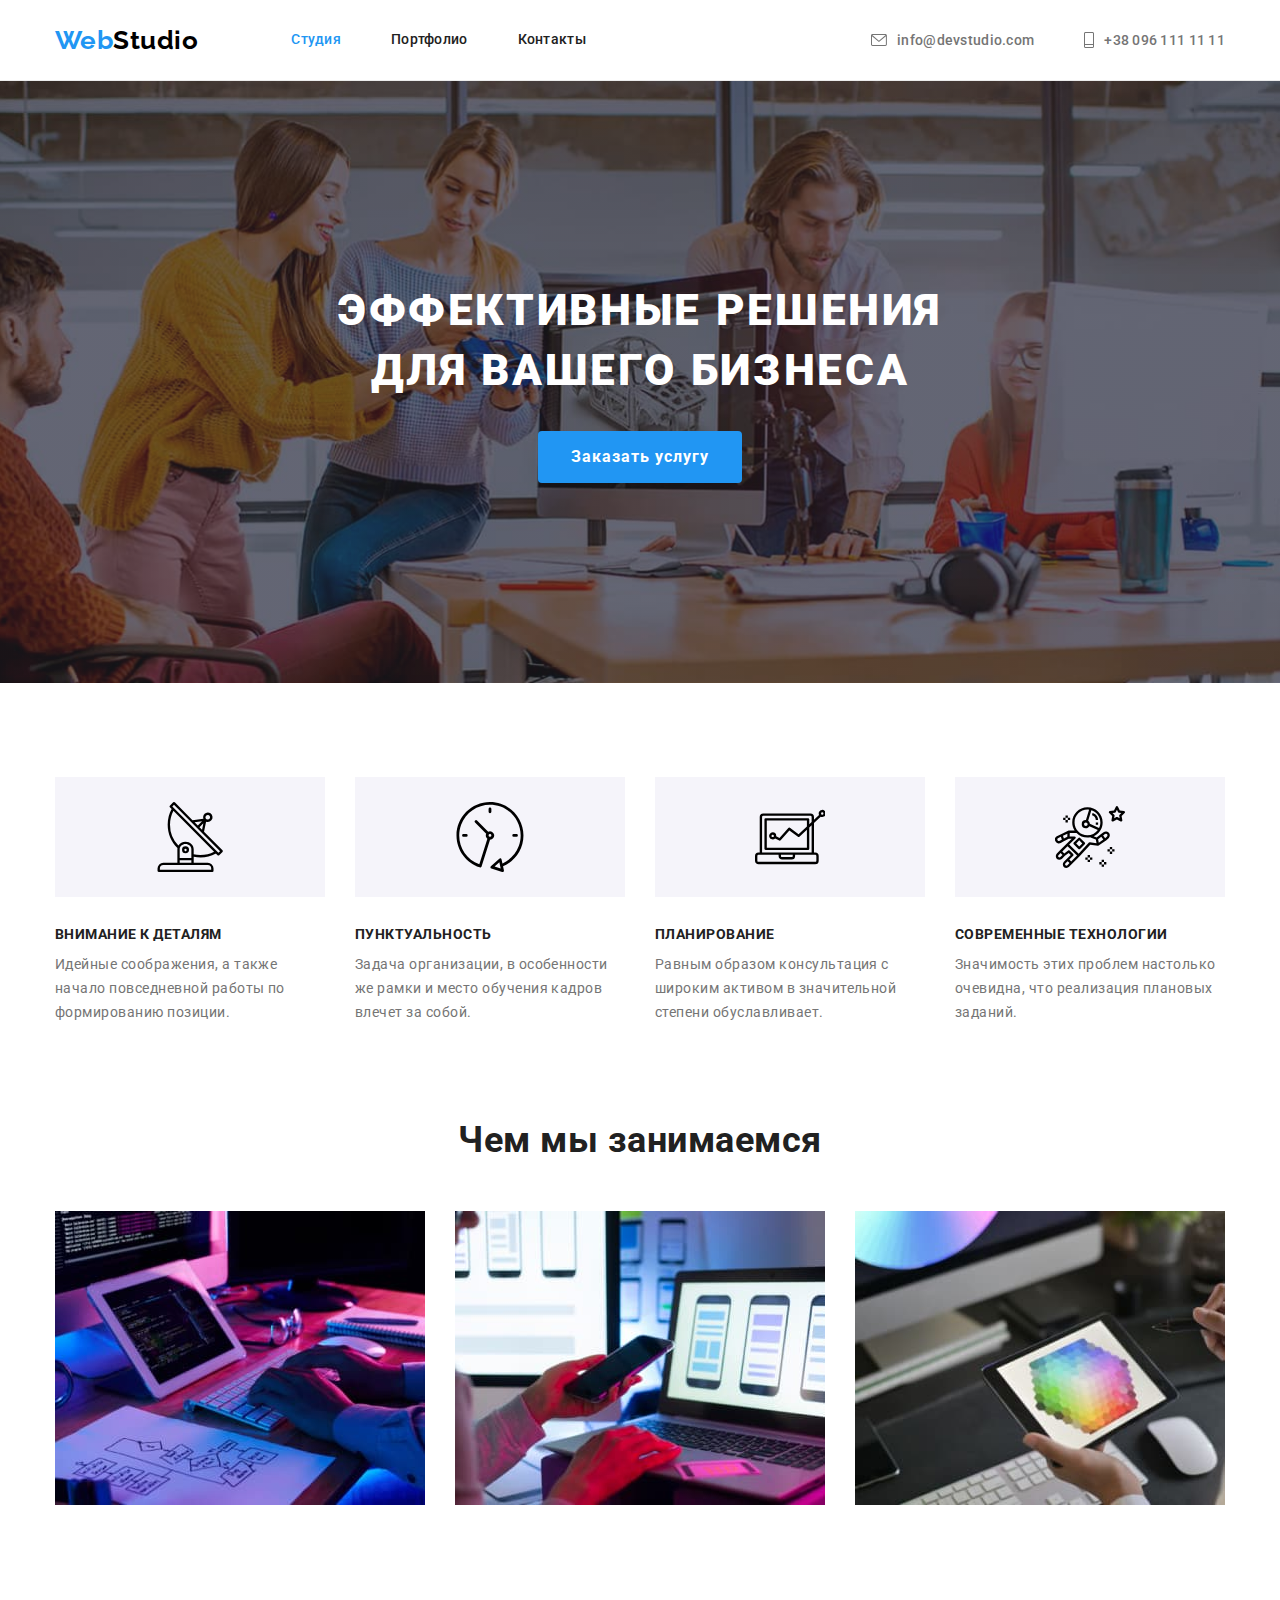
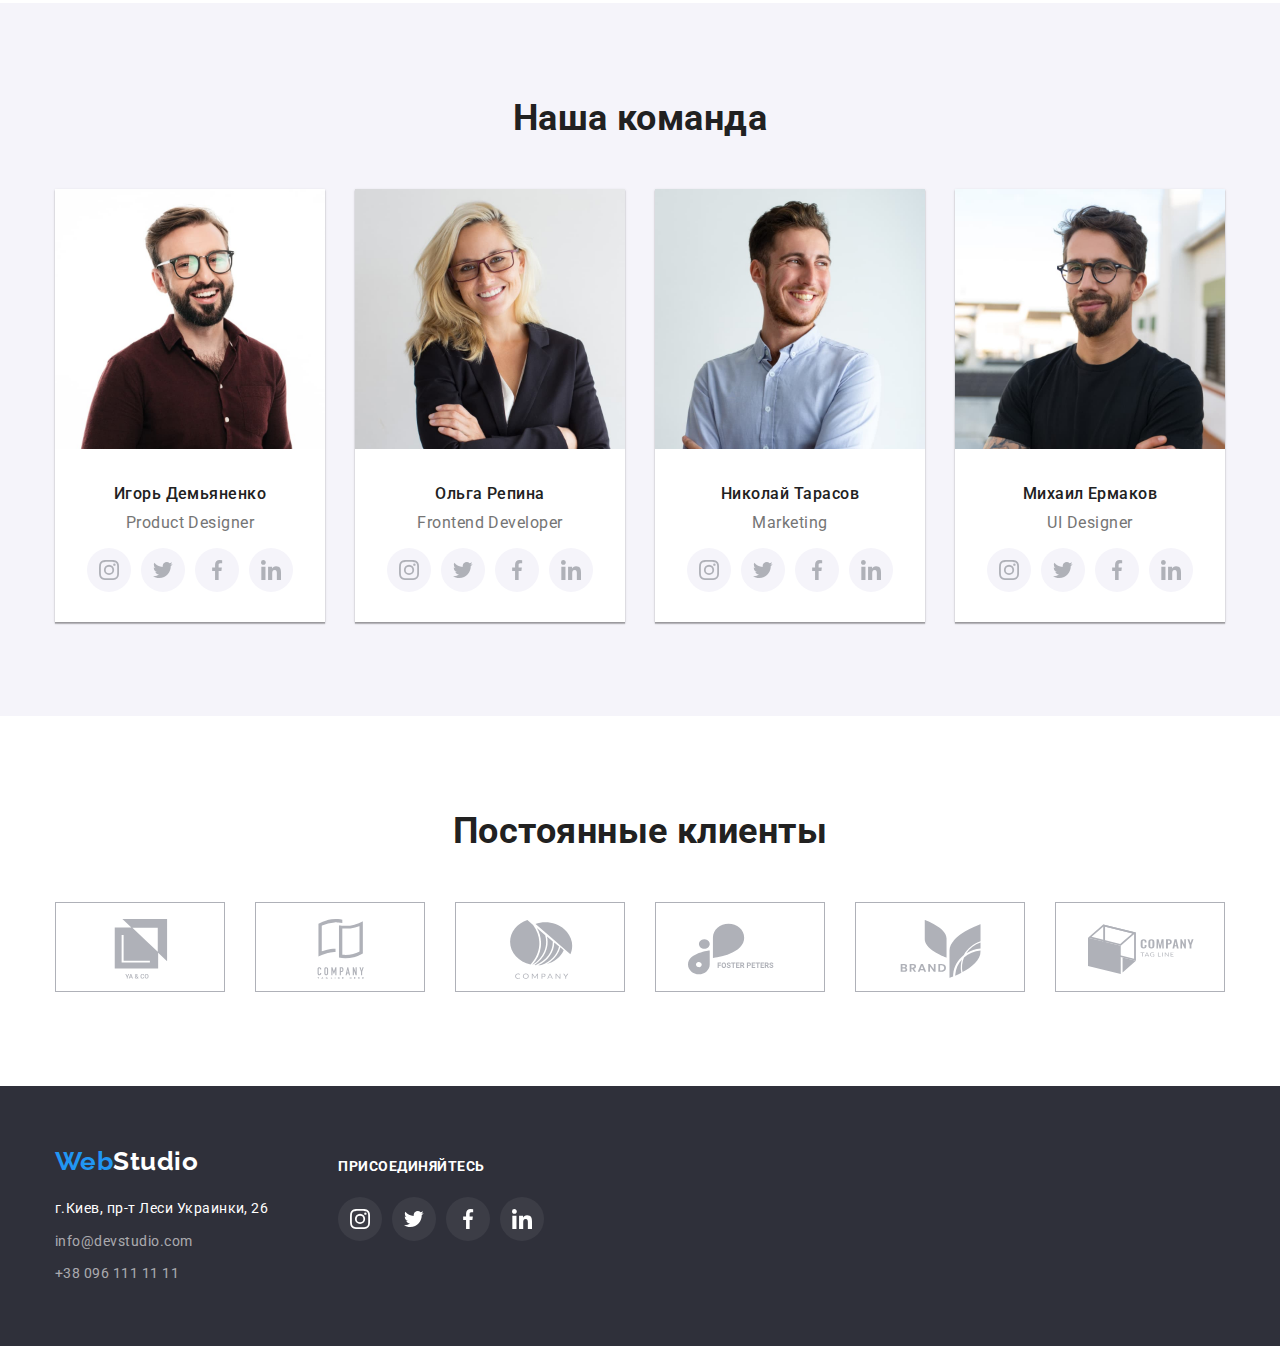
==== index.html @ d6d8b3cf "first commit" ====
<!DOCTYPE html>
<html lang="ru">
  <head>
    <meta charset="UTF-8" />
    <meta http-equiv="X-UA-Compatible" content="IE=edge" />
    <meta name="viewport" content="width=device-width, initial-scale=1.0" />
    <title>Студия</title>
    <link rel="preconnect" href="https://fonts.googleapis.com" />
    <link rel="preconnect" href="https://fonts.gstatic.com" crossorigin />
    <link
      href="https://fonts.googleapis.com/css2?family=Raleway:wght@700&family=Roboto:wght@400;500;700;900&display=swap"
      rel="stylesheet"
    />
    <link
      rel="stylesheet"
      href="https://cdnjs.cloudflare.com/ajax/libs/modern-normalize/1.1.0/modern-normalize.min.css"
    />
    <link rel="stylesheet" href="./css/styles.css" />
  </head>

  <body>
    <!-- Шапка -->
    <header class="header">
      <div class="container nav-flex">
        <nav class="header-nav">
          <a class="logo link" href="./index.html"
            >Web<span class="logo-black">Studio</span></a
          >
          <ul class="header-nav-list list">
            <li class="header-nav-item">
              <a class="header-nav-link link current" href="./index.html"
                >Студия</a
              >
            </li>
            <li class="header-nav-item">
              <a class="header-nav-link link" href="./portfolio.html"
                >Портфолио</a
              >
            </li>
            <li class="header-nav-item">
              <a class="header-nav-link link" href="">Контакты</a>
            </li>
          </ul>
        </nav>
        <ul class="header-contact-list list">
          <li class="header-contact-item">
            <a class="header-contact-link link" href="mailto:info@devstudio.com"
              ><svg class="contact-icon" width="16" height="12">
                <use href="./images/icons.svg#icon-envelope"></use>
              </svg>
              info@devstudio.com</a
            >
          </li>
          <li class="header-contact-item">
            <a class="header-contact-link link" href="tel:+380961111111"
              ><svg class="contact-icon" width="10" height="16">
                <use href="./images/icons.svg#icon-mobile"></use>
              </svg>
              +38 096 111 11 11</a
            >
          </li>
        </ul>
      </div>
    </header>
    <!-- Основной контент -->
    <main>
      <!-- Герой -->
      <section class="hero">
        <h1 class="hero-title">Эффективные решения для вашего бизнеса</h1>
        <button class="hero-btn" type="button">Заказать услугу</button>
      </section>
      <!-- Список преимуществ -->
      <section class="features-section">
        <div class="container">
          <!-- h2 Преимущества спрятать в css правильно -->
          <h2 hidden>Преимущества</h2>
          <ul class="features-list list">
            <li class="features-item">
              <div class="features-icon-fon">
                <svg class="features-icon" width="70" height="70">
                  <use href="./images/icons.svg#icon-antenna"></use>
                </svg>
              </div>

              <h3 class="features-title">Внимание к деталям</h3>
              <p class="features-text">
                Идейные соображения, а также начало повседневной работы по
                формированию позиции.
              </p>
            </li>
            <li class="features-item">
              <div class="features-icon-fon">
                <svg class="features-icon" width="70" height="70">
                  <use href="./images/icons.svg#icon-clock"></use>
                </svg>
              </div>

              <h3 class="features-title">Пунктуальность</h3>
              <p class="features-text">
                Задача организации, в особенности же рамки и место обучения
                кадров влечет за собой.
              </p>
            </li>
            <li class="features-item">
              <div class="features-icon-fon">
                <svg class="features-icon" width="70" height="70">
                  <use href="./images/icons.svg#icon-diagram"></use>
                </svg>
              </div>

              <h3 class="features-title">Планирование</h3>
              <p class="features-text">
                Равным образом консультация с широким активом в значительной
                степени обуславливает.
              </p>
            </li>
            <li class="features-item">
              <div class="features-icon-fon">
                <svg class="features-icon" width="70" height="70">
                  <use href="./images/icons.svg#icon-astronaut"></use>
                </svg>
              </div>

              <h3 class="features-title">Современные технологии</h3>
              <p class="features-text">
                Значимость этих проблем настолько очевидна, что реализация
                плановых заданий.
              </p>
            </li>
          </ul>
        </div>
      </section>
      <!-- Список занятий -->
      <section class="work-section">
        <div class="container">
          <h2 class="section-title">Чем мы занимаемся</h2>
          <ul class="work-list list">
            <li class="work-item">
              <img
                src="./images/box1.jpg"
                alt="сотрудник создает программу"
                width="370"
                height="294"
              />
            </li>
            <li class="work-item">
              <img
                src="./images/box2.jpg"
                alt="сотрудник создает мобильное приложение"
                width="370"
                height="294"
              />
            </li>
            <li class="work-item">
              <img
                src="./images/box3.jpg"
                alt="веб-дизайнер выбирает палитру"
                width="370"
                height="294"
              />
            </li>
          </ul>
        </div>
      </section>
      <!-- Команда -->
      <section class="team-section">
        <div class="container">
          <h2 class="section-title">Наша команда</h2>
          <ul class="team-list list">
            <li class="team-item">
              <img
                src="./images/img1.jpg"
                alt="фото Игоря Демьяненко"
                width="270"
                height="260"
              />
              <div class="team-workers">
                <h3 class="team-worker">Игорь Демьяненко</h3>
                <p class="team-profession" lang="en">Product Designer</p>
                <ul class="team-social-list list">
                  <li class="team-social-item">
                    <a class="team-social-link link" href="">
                      <svg class="team-social-icon" width="20" height="20">
                        <use href="./images/icons.svg#icon-instagram"></use>
                      </svg>
                    </a>
                  </li>

                  <li class="team-social-item">
                    <a class="team-social-link link" href="">
                      <svg class="team-social-icon" width="20" height="20">
                        <use href="./images/icons.svg#icon-twitter"></use>
                      </svg>
                    </a>
                  </li>

                  <li class="team-social-item">
                    <a class="team-social-link link" href="">
                      <svg class="team-social-icon" width="20" height="20">
                        <use href="./images/icons.svg#icon-facebook"></use>
                      </svg>
                    </a>
                  </li>

                  <li class="team-social-item">
                    <a class="team-social-link link" href="">
                      <svg class="team-social-icon" width="20" height="20">
                        <use href="./images/icons.svg#icon-linkedin"></use>
                      </svg>
                    </a>
                  </li>
                </ul>
              </div>
            </li>

            <li class="team-item">
              <img
                src="./images/img2.jpg"
                alt="фото Ольги Репиной"
                width="270"
                height="260"
              />
              <div class="team-workers">
                <h3 class="team-worker">Ольга Репина</h3>
                <p class="team-profession" lang="en">Frontend Developer</p>
                <ul class="team-social-list list">
                  <li class="team-social-item">
                    <a class="team-social-link link" href="">
                      <svg class="team-social-icon" width="20" height="20">
                        <use href="./images/icons.svg#icon-instagram"></use>
                      </svg>
                    </a>
                  </li>

                  <li class="team-social-item">
                    <a class="team-social-link link" href="">
                      <svg class="team-social-icon" width="20" height="20">
                        <use href="./images/icons.svg#icon-twitter"></use>
                      </svg>
                    </a>
                  </li>

                  <li class="team-social-item">
                    <a class="team-social-link link" href="">
                      <svg class="team-social-icon" width="20" height="20">
                        <use href="./images/icons.svg#icon-facebook"></use>
                      </svg>
                    </a>
                  </li>

                  <li class="team-social-item">
                    <a class="team-social-link link" href="">
                      <svg class="team-social-icon" width="20" height="20">
                        <use href="./images/icons.svg#icon-linkedin"></use>
                      </svg>
                    </a>
                  </li>
                </ul>
              </div>
            </li>
            <li class="team-item">
              <img
                src="./images/img3.jpg"
                alt="фото Николая Тарасова"
                width="270"
                height="260"
              />
              <div class="team-workers">
                <h3 class="team-worker">Николай Тарасов</h3>
                <p class="team-profession" lang="en">Marketing</p>
                <ul class="team-social-list list">
                  <li class="team-social-item">
                    <a class="team-social-link link" href="">
                      <svg class="team-social-icon" width="20" height="20">
                        <use href="./images/icons.svg#icon-instagram"></use>
                      </svg>
                    </a>
                  </li>

                  <li class="team-social-item">
                    <a class="team-social-link link" href="">
                      <svg class="team-social-icon" width="20" height="20">
                        <use href="./images/icons.svg#icon-twitter"></use>
                      </svg>
                    </a>
                  </li>

                  <li class="team-social-item">
                    <a class="team-social-link link" href="">
                      <svg class="team-social-icon" width="20" height="20">
                        <use href="./images/icons.svg#icon-facebook"></use>
                      </svg>
                    </a>
                  </li>

                  <li class="team-social-item">
                    <a class="team-social-link link" href="">
                      <svg class="team-social-icon" width="20" height="20">
                        <use href="./images/icons.svg#icon-linkedin"></use>
                      </svg>
                    </a>
                  </li>
                </ul>
              </div>
            </li>
            <li class="team-item">
              <img
                src="./images/img4.jpg"
                alt="фото Михаила Ермакова"
                width="270"
                height="260"
              />
              <div class="team-workers">
                <h3 class="team-worker">Михаил Ермаков</h3>
                <p class="team-profession" lang="en">UI Designer</p>
                <ul class="team-social-list list">
                  <li class="team-social-item">
                    <a class="team-social-link link" href="">
                      <svg class="team-social-icon" width="20" height="20">
                        <use href="./images/icons.svg#icon-instagram"></use>
                      </svg>
                    </a>
                  </li>

                  <li class="team-social-item">
                    <a class="team-social-link link" href="">
                      <svg class="team-social-icon" width="20" height="20">
                        <use href="./images/icons.svg#icon-twitter"></use>
                      </svg>
                    </a>
                  </li>

                  <li class="team-social-item">
                    <a class="team-social-link link" href="">
                      <svg class="team-social-icon" width="20" height="20">
                        <use href="./images/icons.svg#icon-facebook"></use>
                      </svg>
                    </a>
                  </li>

                  <li class="team-social-item">
                    <a class="team-social-link link" href="">
                      <svg class="team-social-icon" width="20" height="20">
                        <use href="./images/icons.svg#icon-linkedin"></use>
                      </svg>
                    </a>
                  </li>
                </ul>
              </div>
            </li>
          </ul>
        </div>
      </section>
      <!-- Клиенты -->
      <section class="client-section">
        <div class="container">
          <h2 class="client-title">Постоянные клиенты</h2>
          <ul class="client-list list">
            <li class="client-item">
              <a class="client-link link" href="">
                <svg class="client-icon" width="106" height="60">
                  <use href="./images/icons.svg#icon-yaco"></use>
                </svg>
              </a>
            </li>

            <li class="client-item">
              <a class="client-link link" href="">
                <svg class="client-icon" width="106" height="60">
                  <use href="./images/icons.svg#icon-company"></use>
                </svg>
              </a>
            </li>

            <li class="client-item">
              <a class="client-link link" href="">
                <svg class="client-icon" width="106" height="60">
                  <use href="./images/icons.svg#icon-company2"></use>
                </svg>
              </a>
            </li>

            <li class="client-item">
              <a class="client-link link" href="">
                <svg class="client-icon" width="106" height="60">
                  <use href="./images/icons.svg#icon-foster"></use>
                </svg>
              </a>
            </li>

            <li class="client-item">
              <a class="client-link link" href="">
                <svg class="client-icon" width="106" height="60">
                  <use href="./images/icons.svg#icon-brand"></use>
                </svg>
              </a>
            </li>

            <li class="client-item">
              <a class="client-link link" href="">
                <svg class="client-icon" width="106" height="60">
                  <use href="./images/icons.svg#icon-tag"></use>
                </svg>
              </a>
            </li>
          </ul>
        </div>
      </section>
    </main>
    <!-- Подвал -->
    <footer class="footer">
      <div class="container">
        <div class="footer-flex">
          <div class="footer-contacts-flex">
            <a class="logo link" href="./index.html"
              >Web<span class="logo-white">Studio</span>
            </a>
            <!-- Список контактов -->
            <address class="footer-contact">
              <ul class="footer-contact-list list">
                <li class="footer-contact-item">
                  <a
                    class="footer-contact-link address link"
                    href="https://goo.gl/maps/CdvJLRiEL6Q8Smko8"
                    target="_blank"
                    rel="noreferrer noopener"
                    >г.Киев, пр-т Леси Украинки, 26</a
                  >
                </li>
                <li class="footer-contact-item">
                  <a
                    class="footer-contact-link link"
                    href="mailto:info@devstudio.com"
                    >info@devstudio.com</a
                  >
                </li>
                <li class="footer-contact-item">
                  <a class="footer-contact-link link" href="tel:+380961111111"
                    >+38 096 111 11 11</a
                  >
                </li>
              </ul>
            </address>
          </div>
          <div class="footer-social-flex">
            <p class="footer-social-text">Присоединяйтесь</p>
            <ul class="footer-social-list list">
              <li class="footer-social-item">
                <a class="footer-social-link" href="">
                  <svg class="footer-social-icon" width="20" height="20">
                    <use href="./images/icons.svg#icon-instagram"></use>
                  </svg>
                </a>
              </li>

              <li class="footer-social-item">
                <a class="footer-social-link" href="">
                  <svg class="footer-social-icon" width="20" height="20">
                    <use href="./images/icons.svg#icon-twitter"></use>
                  </svg>
                </a>
              </li>

              <li class="footer-social-item">
                <a class="footer-social-link" href="">
                  <svg class="footer-social-icon" width="20" height="20">
                    <use href="./images/icons.svg#icon-facebook"></use>
                  </svg>
                </a>
              </li>

              <li class="footer-social-item">
                <a class="footer-social-link" href="">
                  <svg class="footer-social-icon" width="20" height="20">
                    <use href="./images/icons.svg#icon-linkedin"></use>
                  </svg>
                </a>
              </li>
            </ul>
          </div>
        </div>
      </div>
    </footer>
  </body>
</html>
---- css/styles.css ----
:root {
  --primary-text-color: #212121;
  --secondary-text-color: #757575;
  --white-text-color: #ffffff;
  --accent-color: #2196f3;
  --black-logo-color: #000000;
  --footer-text-color: rgba(255, 255, 255, 0.6);
  --white-background-color: #ffffff;
  --hero-background-color: #2f303a;
  --team-background-color: #f5f4fa;
}

body {
  font-family: "Roboto", sans-serif;
  letter-spacing: 0.03em;
  background-color: var(--white-background-color);
  color: var(--primary-text-color);
}

/* убираем точки списков */
.list {
  list-style: none;
}

/* убираем подчеркивание ссылок */
.link {
  text-decoration: none;
}

/* глобальный сброс margin, padding */
h1,
h2,
h3,
h4,
h5,
h6,
p,
ul {
  margin: 0;
  padding: 0;
}

.container {
  width: 1200px;
  margin-left: auto;
  margin-right: auto;
  padding-left: 15px;
  padding-right: 15px;
}

.logo {
  font-family: "Raleway", sans-serif;
  font-weight: 700;
  font-size: 26px;
  line-height: 1.19;
  color: var(--accent-color);
  align-items: center;
  text-align: center;
}

.section-title {
  font-weight: 700;
  font-size: 36px;
  line-height: 1.17;
  text-align: center;
  color: var(--primary-text-color);
}

.features-icon-fon {
  display: flex;
  width: 270px;
  height: 120px;
  align-items: center;
  justify-content: center;
  flex-direction: column;
  margin-bottom: 30px;

  background-color: var(--team-background-color);
}

.footer-contact-link {
  font-style: normal;
  font-size: 14px;
  line-height: 1.71;
  color: var(--footer-text-color);
}

.footer-contact-link:hover,
.footer-contact-link:focus {
  color: var(--accent-color);
}

/* ------------ШАПКА-------------- */

.header {
  border-bottom: 1px solid #ececec;
}

.nav-flex {
  display: flex;
  align-items: center;
}

.header-nav {
  display: flex;
  align-items: center;
}
.logo-black {
  color: var(--black-logo-color);
}

.header-nav-list {
  display: flex;
  margin-left: 93px;
}

.header-nav-item:not(:last-child) {
  margin-right: 50px;
}

.header-nav-link {
  display: block;
  padding-top: 32px;
  padding-bottom: 32px;

  font-weight: 500;
  font-size: 14px;
  line-height: 1.14;
  letter-spacing: 0.02em;
  color: var(--primary-text-color);
}

.header-contact-list {
  display: flex;
  margin-left: auto;
}

.header-contact-item + .header-contact-item {
  margin-left: 50px;
}

.header-contact-link {
  display: inline-flex;
  padding: 32px 0px 32px;
  color: var(--secondary-text-color);
  align-items: center;

  font-weight: 500;
  font-size: 14px;
  line-height: 16px;
  letter-spacing: 0.02em;
  color: var(--secondary-text-color);
}

.contact-icon {
  margin-right: 10px;
  fill: currentColor;
}

.header-nav-link:hover,
.header-nav-link:focus,
.header-contact-link:hover,
.header-contact-link:focus {
  color: var(--accent-color);
}

.header-nav-link.current {
  color: var(--accent-color);
}

/* ------------ГЕРОЙ-------------- */

.hero {
  padding-top: 200px;
  padding-bottom: 200px;

  max-width: 1600px;
  min-height: 600px;
  margin-left: auto;
  margin-right: auto;

  background-image: linear-gradient(
      to right,
      rgba(47, 48, 58, 0.4),
      rgba(47, 48, 58, 0.4)
    ),
    url(../images/hero.jpg);
  background-color: var(--hero-background-color);
  background-repeat: no-repeat;
  background-position: center;
  background-size: cover;

  text-align: center;
}

.hero-title {
  margin-bottom: 30px;
  margin-left: auto;
  margin-right: auto;
  max-width: 696px;

  font-weight: 900;
  font-size: 44px;
  line-height: 1.36;
  letter-spacing: 0.06em;
  text-transform: uppercase;
  color: var(--white-text-color);
}

.hero-btn {
  display: inline-block;
  min-width: 200px;
  border-radius: 4px;
  border: 1px solid transparent;
  padding: 10px 32px;

  background-color: var(--accent-color);
  color: var(--white-text-color);

  font-family: "Roboto", sans-serif;
  font-weight: 700;
  font-size: 16px;
  line-height: 1.88;
  align-items: center;
  text-align: center;
  letter-spacing: 0.06em;
  cursor: pointer;
}

.hero-btn:hover,
.hero-btn:focus {
  background-color: var(--white-text-color);
  color: var(--accent-color);
}

/* ------------ПРЕИМУЩЕСТВА-------------- */

.features-section {
  padding-top: 94px;
  padding-bottom: 94px;
}

.features-list {
  display: flex;
}

.features-item:not(:last-child) {
  margin-right: 30px;
  max-width: 270px;
}

.features-icon {
  align-items: center;
}

.features-title {
  margin-bottom: 10px;

  font-weight: 700;
  font-size: 14px;
  line-height: 1.14;
  text-transform: uppercase;
}

.features-text {
  font-size: 14px;
  line-height: 1.71;

  color: var(--secondary-text-color);
}

/* ------------СПИСОК ЗАНЯТИЙ-------------- */
.work-section {
  padding-bottom: 94px;
}

.work-list {
  display: flex;
}

.work-item:not(:last-child) {
  margin-right: 30px;
}

.section-title {
  margin-bottom: 50px;
}
/* ----------------КОМАНДА----------------- */

.team-section {
  padding-top: 94px;
  padding-bottom: 94px;

  background-color: var(--team-background-color);
}

.team-list {
  display: flex;
}

.team-item {
  box-shadow: 0px 1px 3px rgba(0, 0, 0, 0.12), 0px 1px 1px rgba(0, 0, 0, 0.14),
    0px 2px 1px rgba(0, 0, 0, 0.2);
  background-color: var(--white-background-color);
}

.team-item:not(:last-child) {
  margin-right: 30px;
}

.team-workers {
  padding: 30px 0px;
}

.team-worker {
  font-weight: 500;
  font-size: 16px;
  line-height: 1.19;
  text-align: center;
}

.team-profession {
  margin-top: 10px;

  font-size: 16px;
  line-height: 1.19;
  text-align: center;
  color: var(--secondary-text-color);
}

.team-social-list {
  display: flex;
  padding: 0px 32px;
  margin-top: 16px;
  list-style: none;
  justify-content: space-between;
  align-items: center;
}

.team-social-item {
  width: 44px;
  height: 44px;
}

.team-social-link {
  width: 44px;
  height: 44px;
  display: block;
  border-radius: 50%;
  color: #afb1b8;
  background-color: #f5f4fa;
}

.team-social-link:hover,
.team-social-link:focus {
  color: #ffffff;
  background-color: var(--accent-color);
}

.team-social-icon {
  margin: 12px 0px 0px 12px;
  fill: currentColor;
}

/* ---------------КЛИЕНТЫ---------------- */
.client-section {
  padding-top: 94px;
  padding-bottom: 94px;
}

.client-title {
  margin-bottom: 50px;

  font-weight: 700;
  font-size: 36px;
  line-height: 1.17;
  text-align: center;
}

.client-list {
  display: flex;
  padding: 0;
  margin: 0;
  list-style: none;
  justify-content: space-between;
  align-items: center;
}

.client-item {
  width: 170px;
  height: 90px;
}

.client-item:not(:last-child) {
  margin-right: 30px;
}

.client-link {
  width: 170px;
  height: 90px;
  display: block;
  border: 1px solid #afb1b8;
  color: #afb1b8;
  background-color: #fff;
  padding: 16px 32px;
}

.client-link:hover,
.client-link:focus {
  color: var(--accent-color);
  border-color: var(--accent-color);
}

.client-icon {
  fill: currentColor;
}

.client-item:hover,
.client-item:focus {
  color: var(--accent-color);
  border-color: var(--accent-color);
}

/* ----------------ПОДВАЛ----------------- */

.footer {
  padding-top: 60px;
  padding-bottom: 60px;
  background-color: var(--hero-background-color);
}

.footer-flex {
  display: flex;
  margin: 0;
  padding: 0;
  list-style: none;
}

.footer-social-text {
  padding: 20px 0px 10px 0px;
  margin-bottom: 20px;
  font-weight: 700;
  font-size: 14px;
  line-height: 1.14px;
  text-transform: uppercase;
  color: var(--white-text-color);
}

.footer-social-flex {
  margin-left: 70px;
  width: 206px;
}

.footer-social-list {
  display: flex;
  padding: 0;
  margin-top: 0;
  list-style: none;
  justify-content: space-between;
  align-items: center;
}

.footer-social-item {
  width: 44px;
  height: 44px;
}

.footer-social-link {
  width: 44px;
  height: 44px;
  display: block;
  border-radius: 50%;
  color: #ffffff;
  background-color: #ffffff10;
}

.footer-social-link:hover,
.footer-social-link:focus {
  color: #ffffff;
  background-color: var(--accent-color);
}

.footer-social-icon {
  margin: 12px 0px 0px 12px;
  fill: currentColor;
}

.logo-white {
  color: var(--white-text-color);
}

.footer-contact {
  margin-top: 20px;
}
.footer-contact-link.address {
  color: var(--white-text-color);
}

.footer-contact-item,
.footer-contact-item {
  margin-top: 9px;
}

/* ---------------------------------------------- */
/* --------------------ПОРТФОЛИО----------------- */
/* ---------------------------------------------- */

.portfolio-section {
  padding-top: 94px;
  padding-bottom: 94px;
}

.portfolio-btn-list {
  display: flex;
  justify-content: center;
  margin-bottom: 50px;
}

.portfolio-btn-item:not(:last-child) {
  margin-right: 8px;
}

.portfolio-btn {
  display: inline-block;
  min-width: 73px;
  border-radius: 4px;
  border: 1px solid transparent;
  padding: 6px 22px;

  font-family: "Roboto", sans-serif;
  font-weight: 500;
  font-size: 16px;
  line-height: 1.63;
  letter-spacing: 0.03em;
  text-align: center;
  background-color: var(--team-background-color);
  color: var(--primary-text-color);
  cursor: pointer;
}

.portfolio-btn:hover,
.portfolio-btn:focus {
  background-color: var(--accent-color);
  color: var(--white-text-color);
  box-shadow: 0px 3px 1px rgba(0, 0, 0, 0.1), 0px 1px 2px rgba(0, 0, 0, 0.08),
    0px 2px 2px rgba(0, 0, 0, 0.12);
}

.portfolio-list {
  display: flex;
  flex-wrap: wrap;
  margin: -15px;
}

.portfolio-item {
  margin: 15px;
}

.portfolio-item:hover,
.portfolio-item:focus {
  box-shadow: 0px 3px 1px rgba(0, 0, 0, 0.1), 0px 1px 2px rgba(0, 0, 0, 0.08),
    0px 2px 2px rgba(0, 0, 0, 0.12);
}

.portfolio-border {
  border: 1px solid #eeeeee;
  border-top: transparent;
  padding: 20px 24px;
}

.portfolio-list-title {
  font-weight: 700;
  font-size: 18px;
  line-height: 2;
  letter-spacing: 0.06em;
}

.portfolio-list-text {
  margin-top: 4px;

  font-size: 16px;
  line-height: 1.87;
  color: var(--secondary-text-color);
}
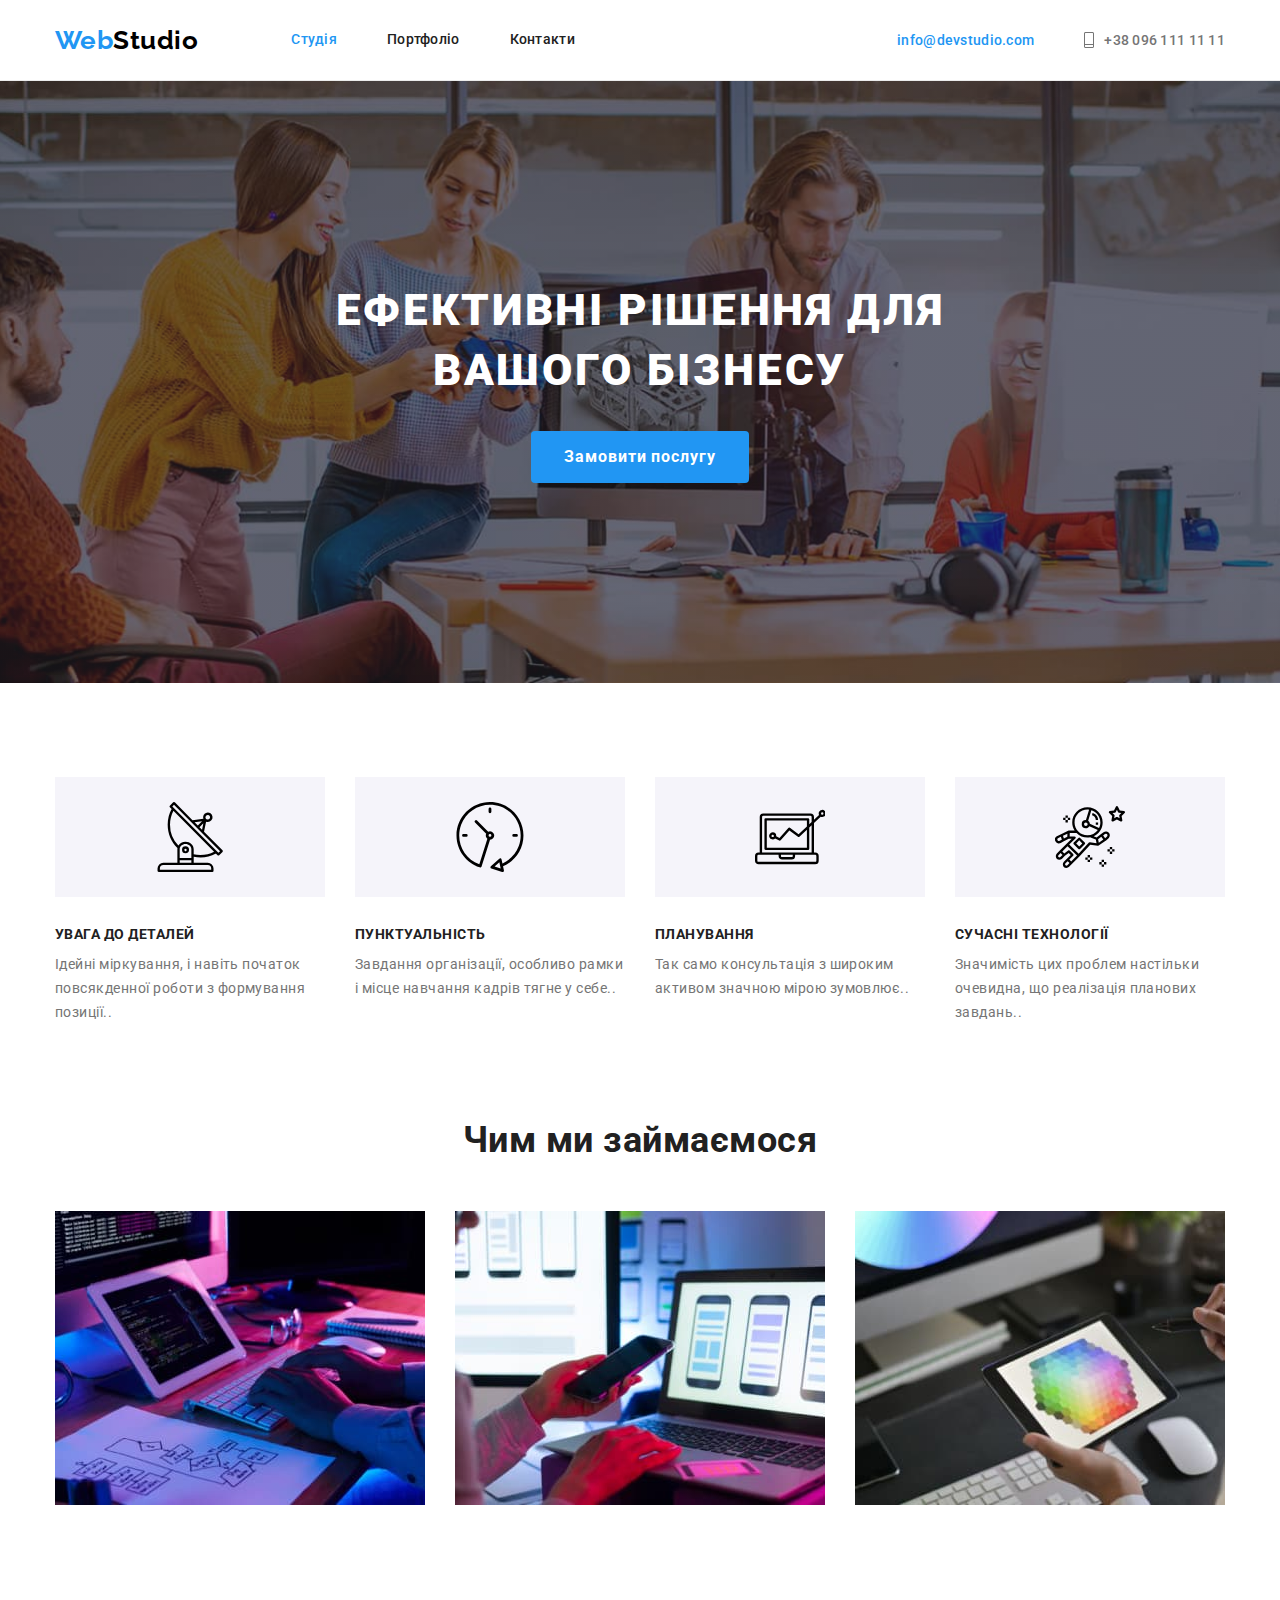
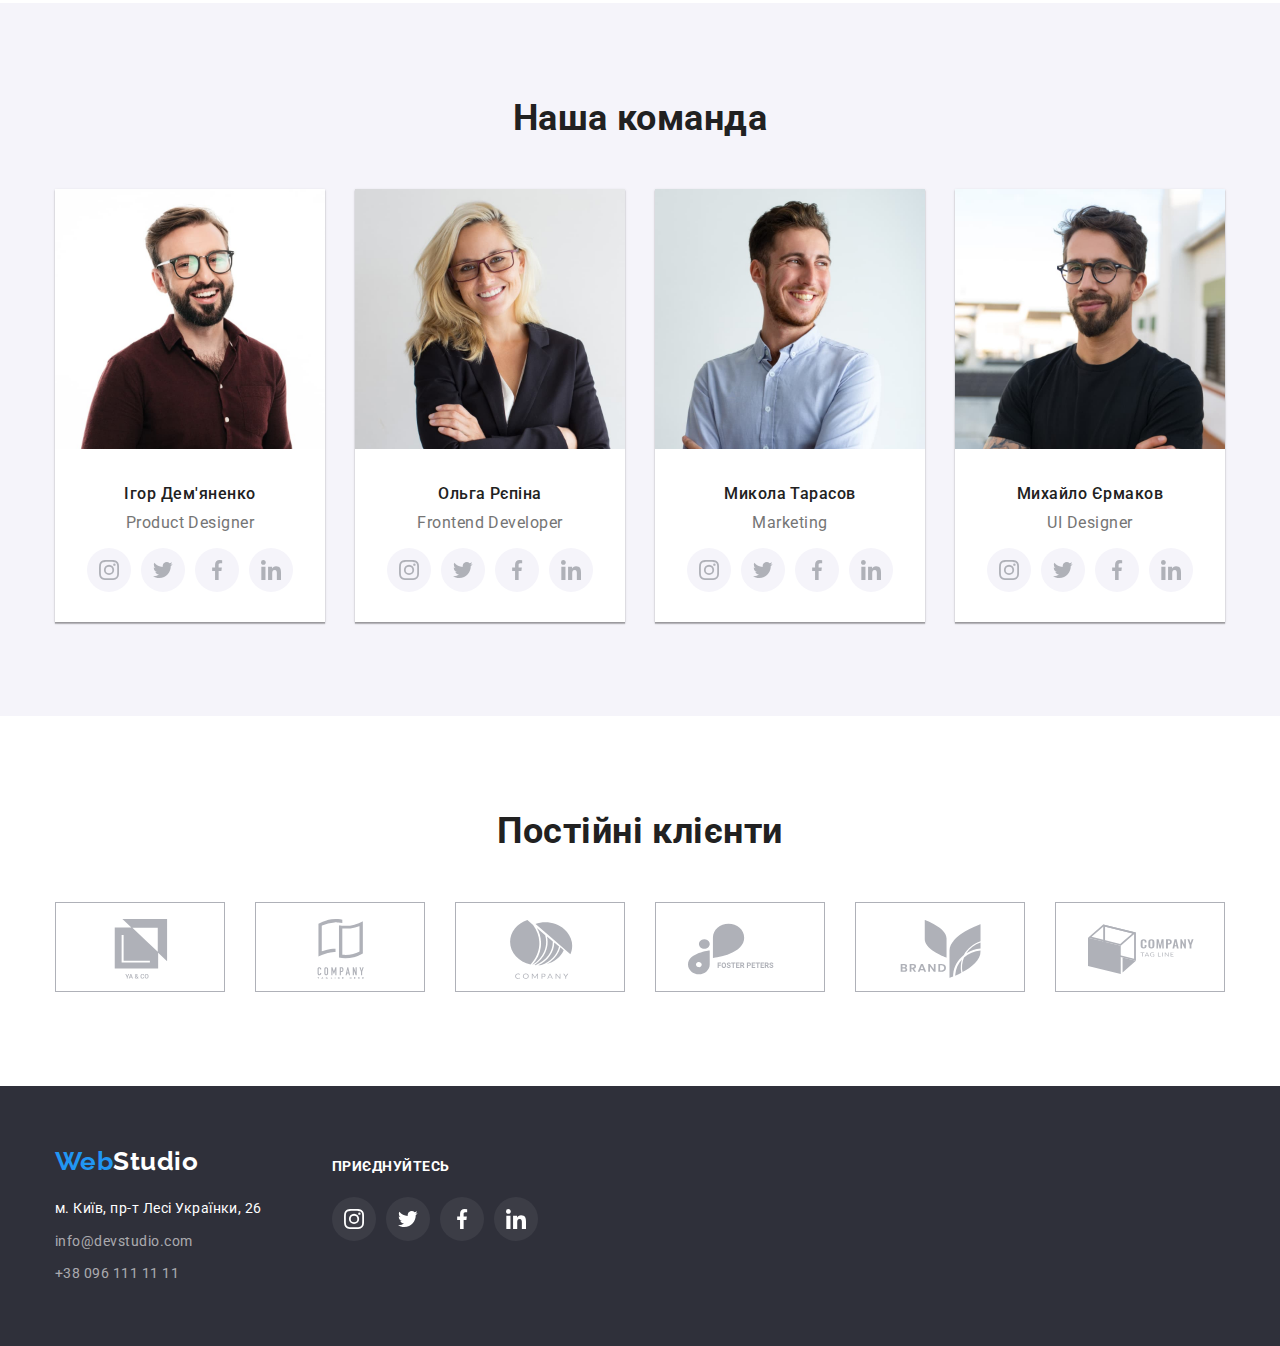
==== commit f9faa0a3: "added styles" ====
--- a/index.html
+++ b/index.html
@@ -1,10 +1,10 @@
 <!DOCTYPE html>
-<html lang="ru">
+<html lang="uk">
   <head>
     <meta charset="UTF-8" />
     <meta http-equiv="X-UA-Compatible" content="IE=edge" />
     <meta name="viewport" content="width=device-width, initial-scale=1.0" />
-    <title>Студия</title>
+    <title>Студія</title>
     <link rel="preconnect" href="https://fonts.googleapis.com" />
     <link rel="preconnect" href="https://fonts.gstatic.com" crossorigin />
     <link
@@ -19,7 +19,7 @@
   </head>
 
   <body>
-    <!-- Шапка -->
+    <!-- Head -->
     <header class="header">
       <div class="container nav-flex">
         <nav class="header-nav">
@@ -29,24 +29,24 @@
           <ul class="header-nav-list list">
             <li class="header-nav-item">
               <a class="header-nav-link link current" href="./index.html"
-                >Студия</a
+                >Студія</a
               >
             </li>
             <li class="header-nav-item">
               <a class="header-nav-link link" href="./portfolio.html"
-                >Портфолио</a
+                >Портфоліо</a
               >
             </li>
             <li class="header-nav-item">
-              <a class="header-nav-link link" href="">Контакты</a>
+              <a class="header-nav-link link" href="">Контакти</a>
             </li>
           </ul>
         </nav>
         <ul class="header-contact-list list">
           <li class="header-contact-item">
-            <a class="header-contact-link link" href="mailto:info@devstudio.com"
+            <a class="header-mail-link link" href="mailto:info@devstudio.com"
               ><svg class="contact-icon" width="16" height="12">
-                <use href="./images/icons.svg#icon-envelope"></use>
+                <use href="./images/icons.svg#icone-envelope"></use>
               </svg>
               info@devstudio.com</a
             >
@@ -62,18 +62,17 @@
         </ul>
       </div>
     </header>
-    <!-- Основной контент -->
+    <!-- Main content -->
     <main>
-      <!-- Герой -->
+      <!-- Hero -->
       <section class="hero">
-        <h1 class="hero-title">Эффективные решения для вашего бизнеса</h1>
-        <button class="hero-btn" type="button">Заказать услугу</button>
+        <h1 class="hero-title">Ефективні рішення для вашого бізнесу</h1>
+        <button class="hero-btn" type="button">Замовити послугу</button>
       </section>
-      <!-- Список преимуществ -->
+      <!-- List of advantages -->
       <section class="features-section">
         <div class="container">
-          <!-- h2 Преимущества спрятать в css правильно -->
-          <h2 hidden>Преимущества</h2>
+          <h2 hidden>Переваги</h2>
           <ul class="features-list list">
             <li class="features-item">
               <div class="features-icon-fon">
@@ -82,10 +81,9 @@
                 </svg>
               </div>
 
-              <h3 class="features-title">Внимание к деталям</h3>
+              <h3 class="features-title">УВАГА ДО ДЕТАЛЕЙ</h3>
               <p class="features-text">
-                Идейные соображения, а также начало повседневной работы по
-                формированию позиции.
+                Ідейні міркування, і навіть початок повсякденної роботи з формування позиції..
               </p>
             </li>
             <li class="features-item">
@@ -95,10 +93,9 @@
                 </svg>
               </div>
 
-              <h3 class="features-title">Пунктуальность</h3>
+              <h3 class="features-title">ПУНКТУАЛЬНІСТЬ</h3>
               <p class="features-text">
-                Задача организации, в особенности же рамки и место обучения
-                кадров влечет за собой.
+                Завдання організації, особливо рамки і місце навчання кадрів тягне у себе..
               </p>
             </li>
             <li class="features-item">
@@ -108,10 +105,9 @@
                 </svg>
               </div>
 
-              <h3 class="features-title">Планирование</h3>
+              <h3 class="features-title">ПЛАНУВАННЯ</h3>
               <p class="features-text">
-                Равным образом консультация с широким активом в значительной
-                степени обуславливает.
+                Так само консультація з широким активом значною мірою зумовлює..
               </p>
             </li>
             <li class="features-item">
@@ -121,24 +117,23 @@
                 </svg>
               </div>
 
-              <h3 class="features-title">Современные технологии</h3>
+              <h3 class="features-title">СУЧАСНІ ТЕХНОЛОГІЇ</h3>
               <p class="features-text">
-                Значимость этих проблем настолько очевидна, что реализация
-                плановых заданий.
+                Значимість цих проблем настільки очевидна, що реалізація планових завдань..
               </p>
             </li>
           </ul>
         </div>
       </section>
-      <!-- Список занятий -->
+      <!-- List of affairs -->
       <section class="work-section">
         <div class="container">
-          <h2 class="section-title">Чем мы занимаемся</h2>
+          <h2 class="section-title">Чим ми займаємося</h2>
           <ul class="work-list list">
             <li class="work-item">
               <img
                 src="./images/box1.jpg"
-                alt="сотрудник создает программу"
+                alt="співробітник створює програму"
                 width="370"
                 height="294"
               />
@@ -146,7 +141,7 @@
             <li class="work-item">
               <img
                 src="./images/box2.jpg"
-                alt="сотрудник создает мобильное приложение"
+                alt="співробітник створює мобільний додаток"
                 width="370"
                 height="294"
               />
@@ -154,7 +149,7 @@
             <li class="work-item">
               <img
                 src="./images/box3.jpg"
-                alt="веб-дизайнер выбирает палитру"
+                alt="веб-дизайнер обирає палітру"
                 width="370"
                 height="294"
               />
@@ -170,12 +165,12 @@
             <li class="team-item">
               <img
                 src="./images/img1.jpg"
-                alt="фото Игоря Демьяненко"
+                alt="фото Ігоря Дем'яненко"
                 width="270"
                 height="260"
               />
               <div class="team-workers">
-                <h3 class="team-worker">Игорь Демьяненко</h3>
+                <h3 class="team-worker">Ігор Дем'яненко</h3>
                 <p class="team-profession" lang="en">Product Designer</p>
                 <ul class="team-social-list list">
                   <li class="team-social-item">
@@ -216,12 +211,12 @@
             <li class="team-item">
               <img
                 src="./images/img2.jpg"
-                alt="фото Ольги Репиной"
+                alt="фото Ольги Репіной"
                 width="270"
                 height="260"
               />
               <div class="team-workers">
-                <h3 class="team-worker">Ольга Репина</h3>
+                <h3 class="team-worker">Ольга Рєпіна</h3>
                 <p class="team-profession" lang="en">Frontend Developer</p>
                 <ul class="team-social-list list">
                   <li class="team-social-item">
@@ -261,12 +256,12 @@
             <li class="team-item">
               <img
                 src="./images/img3.jpg"
-                alt="фото Николая Тарасова"
+                alt="фото Миколи Тарасова"
                 width="270"
                 height="260"
               />
               <div class="team-workers">
-                <h3 class="team-worker">Николай Тарасов</h3>
+                <h3 class="team-worker">Микола Тарасов</h3>
                 <p class="team-profession" lang="en">Marketing</p>
                 <ul class="team-social-list list">
                   <li class="team-social-item">
@@ -306,12 +301,12 @@
             <li class="team-item">
               <img
                 src="./images/img4.jpg"
-                alt="фото Михаила Ермакова"
+                alt="фото Михайла Єрмакова"
                 width="270"
                 height="260"
               />
               <div class="team-workers">
-                <h3 class="team-worker">Михаил Ермаков</h3>
+                <h3 class="team-worker">Михайло Єрмаков</h3>
                 <p class="team-profession" lang="en">UI Designer</p>
                 <ul class="team-social-list list">
                   <li class="team-social-item">
@@ -351,10 +346,10 @@
           </ul>
         </div>
       </section>
-      <!-- Клиенты -->
+      <!-- Clients -->
       <section class="client-section">
         <div class="container">
-          <h2 class="client-title">Постоянные клиенты</h2>
+          <h2 class="client-title">Постійні клієнти</h2>
           <ul class="client-list list">
             <li class="client-item">
               <a class="client-link link" href="">
@@ -407,7 +402,7 @@
         </div>
       </section>
     </main>
-    <!-- Подвал -->
+    <!-- Footer -->
     <footer class="footer">
       <div class="container">
         <div class="footer-flex">
@@ -415,7 +410,7 @@
             <a class="logo link" href="./index.html"
               >Web<span class="logo-white">Studio</span>
             </a>
-            <!-- Список контактов -->
+            <!-- List of contacts -->
             <address class="footer-contact">
               <ul class="footer-contact-list list">
                 <li class="footer-contact-item">
@@ -424,7 +419,7 @@
                     href="https://goo.gl/maps/CdvJLRiEL6Q8Smko8"
                     target="_blank"
                     rel="noreferrer noopener"
-                    >г.Киев, пр-т Леси Украинки, 26</a
+                    >м. Київ, пр-т Лесі Українки, 26</a
                   >
                 </li>
                 <li class="footer-contact-item">
@@ -443,7 +438,7 @@
             </address>
           </div>
           <div class="footer-social-flex">
-            <p class="footer-social-text">Присоединяйтесь</p>
+            <p class="footer-social-text">приєднуйтесь</p>
             <ul class="footer-social-list list">
               <li class="footer-social-item">
                 <a class="footer-social-link" href="">
--- a/css/styles.css
+++ b/css/styles.css
@@ -139,6 +139,19 @@
   margin-left: 50px;
 }
 
+.header-mail-link {
+  display: inline-flex;
+  padding: 32px 0px 32px;
+  color: var(--accent-color);
+  align-items: center;
+
+  font-weight: 500;
+  font-size: 14px;
+  line-height: 16px;
+  letter-spacing: 0.02em;
+
+}
+
 .header-contact-link {
   display: inline-flex;
   padding: 32px 0px 32px;
@@ -581,4 +594,4 @@
   font-size: 16px;
   line-height: 1.87;
   color: var(--secondary-text-color);
-}
+}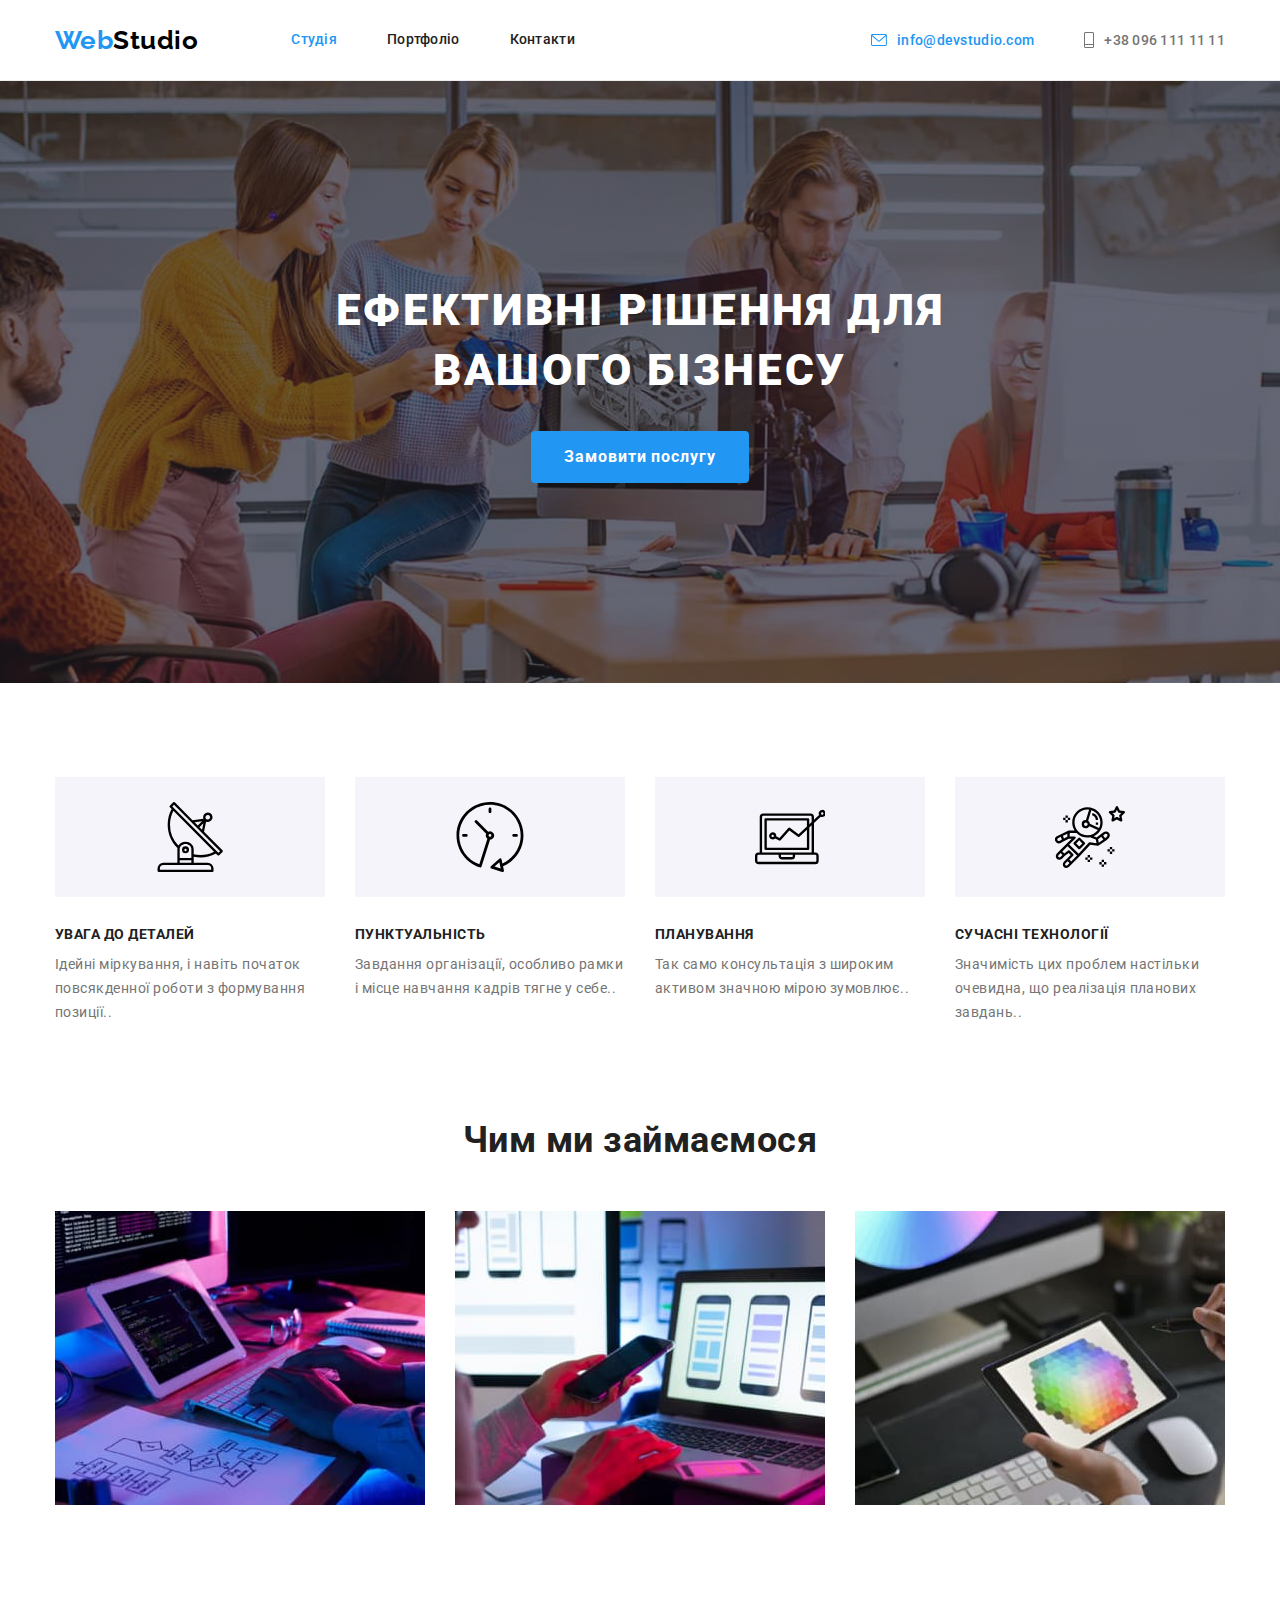
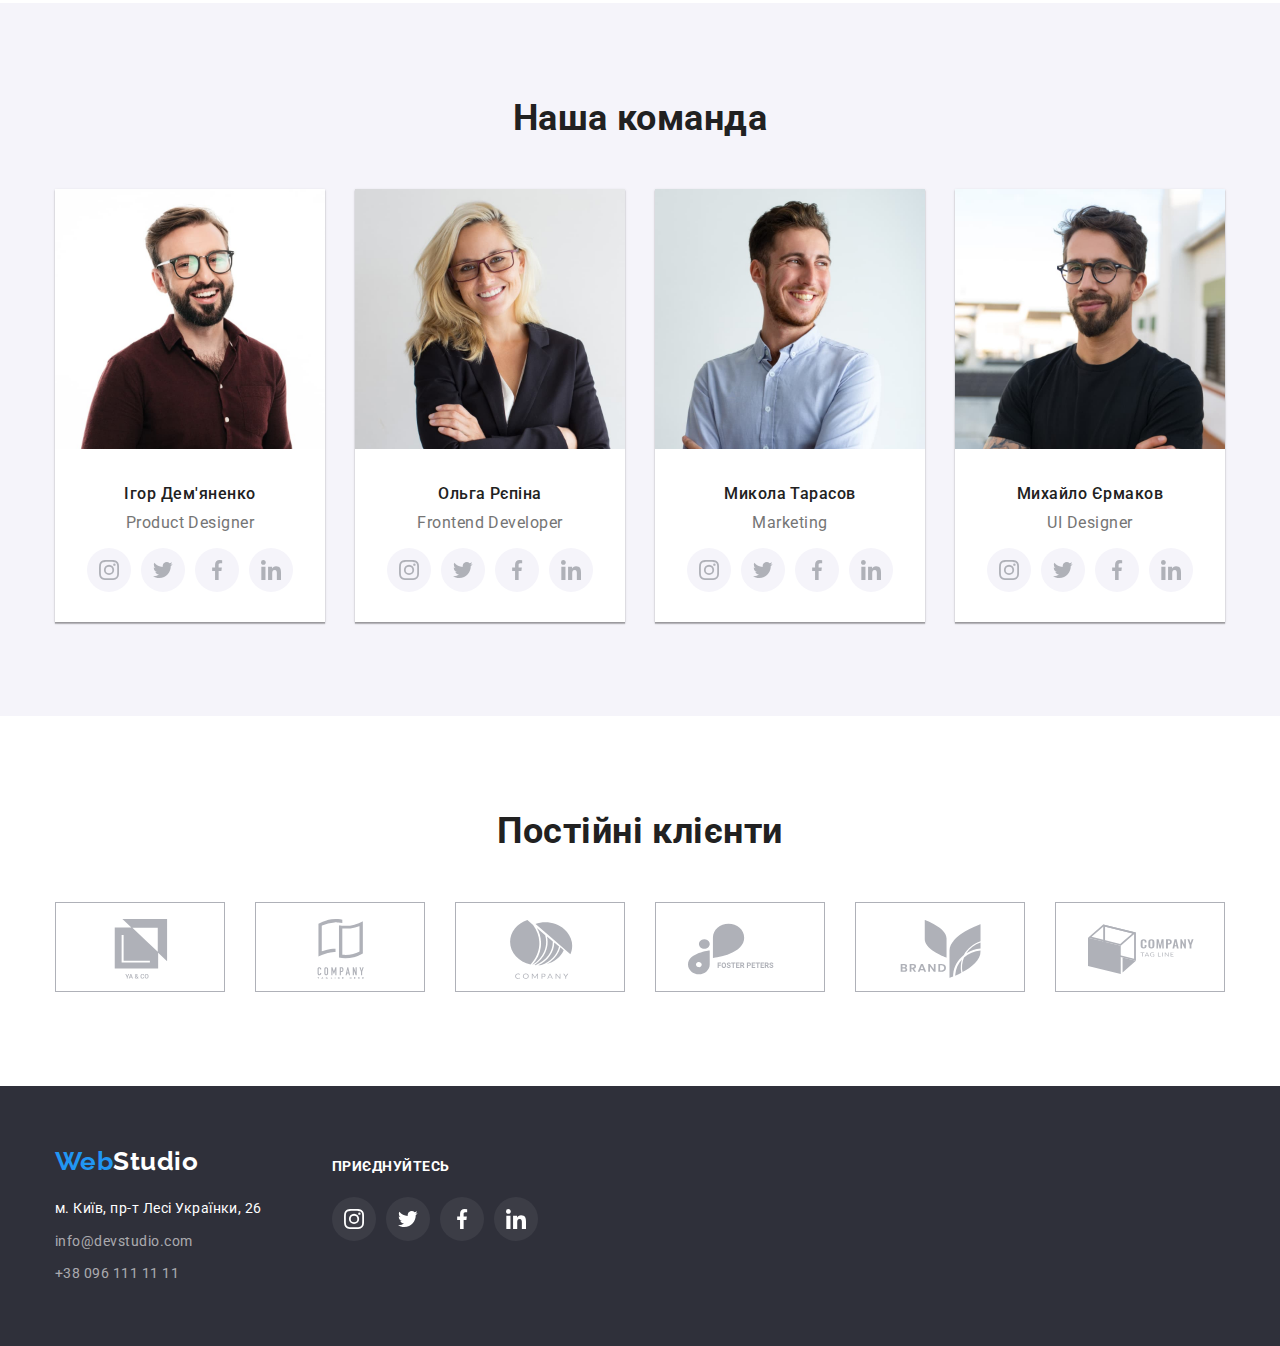
==== commit 8d7d5cc1: "svg file renamed" ====
--- a/index.html
+++ b/index.html
@@ -46,7 +46,7 @@
           <li class="header-contact-item">
             <a class="header-mail-link link" href="mailto:info@devstudio.com"
               ><svg class="contact-icon" width="16" height="12">
-                <use href="./images/icons.svg#icone-envelope"></use>
+                <use href="./images/icons.svg#icon-envelope"></use>
               </svg>
               info@devstudio.com</a
             >
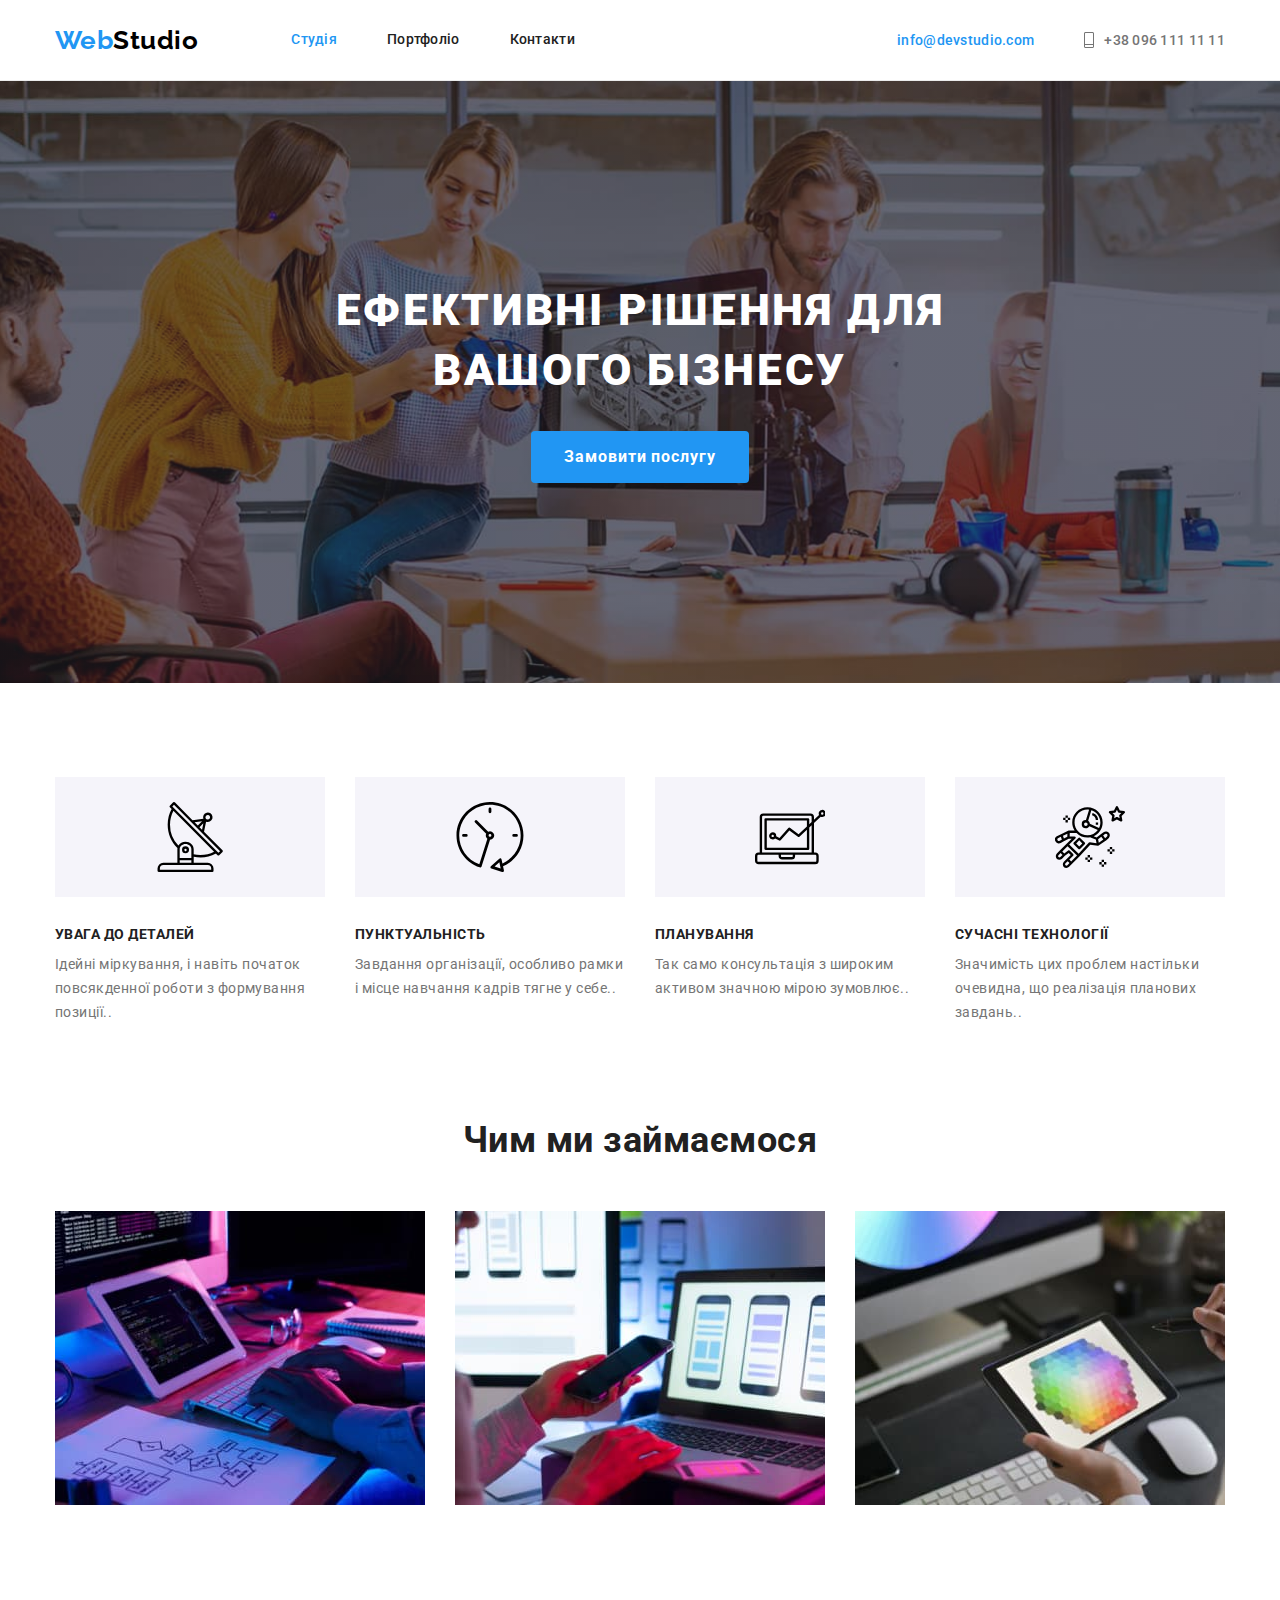
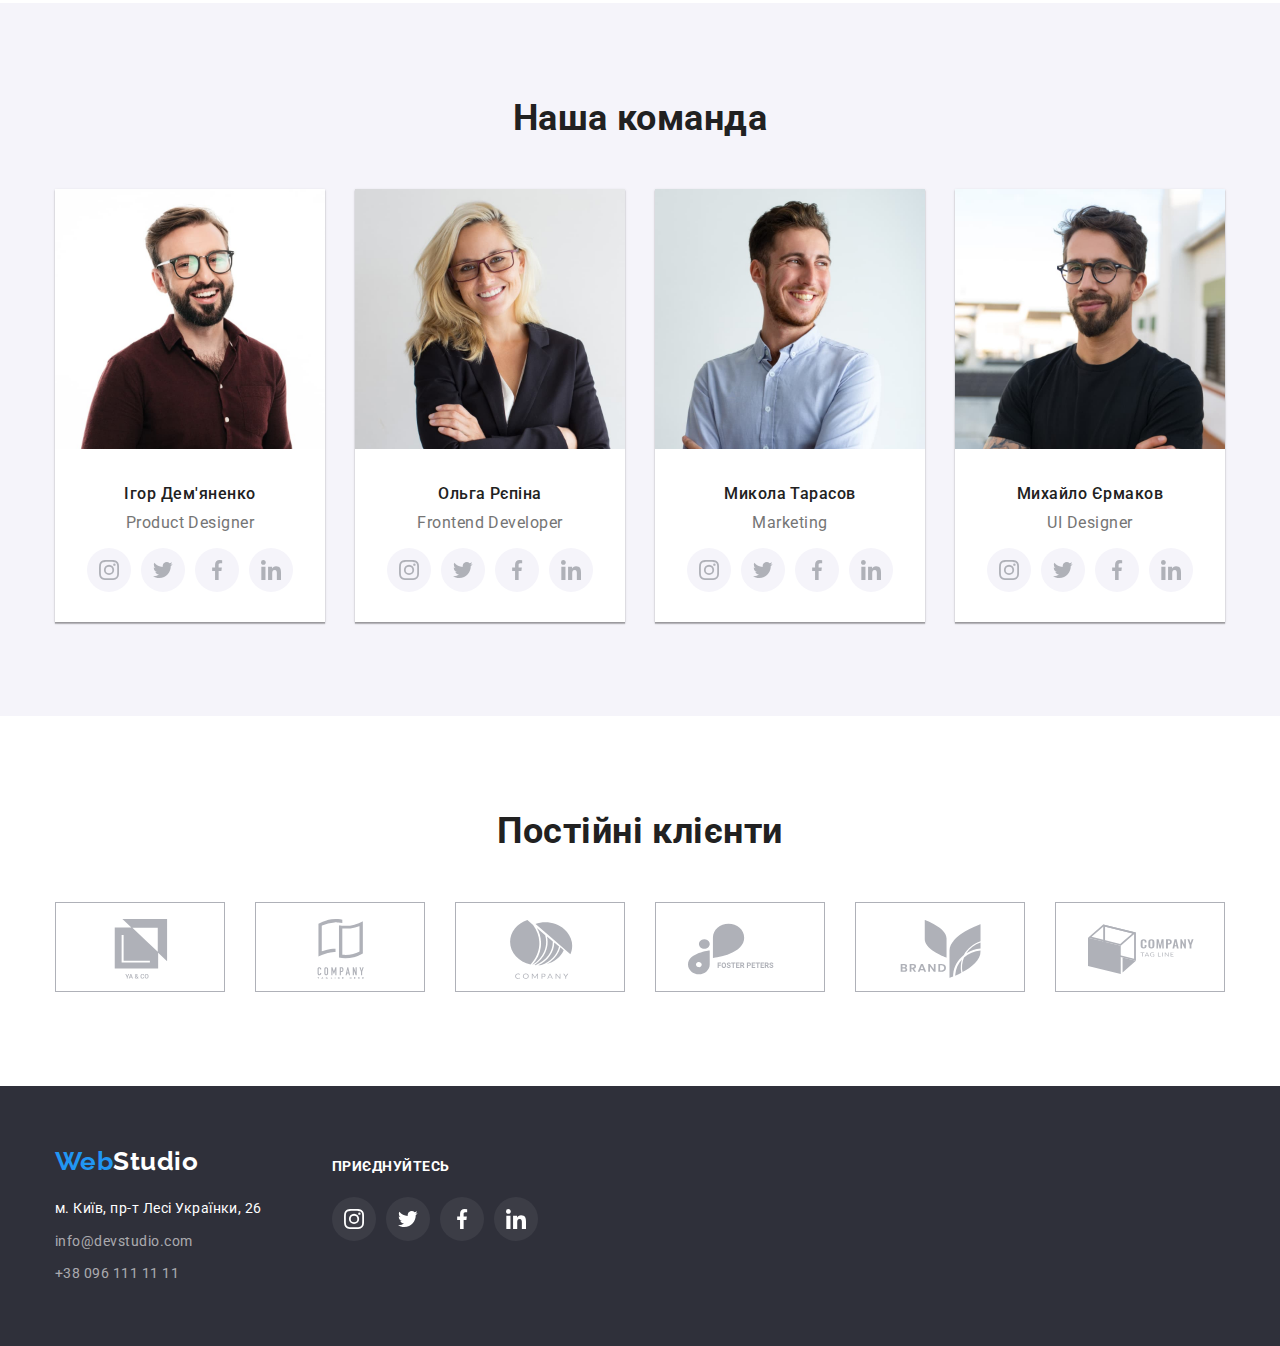
==== commit 5154dea2: "added svg" ====
--- a/index.html
+++ b/index.html
@@ -46,7 +46,7 @@
           <li class="header-contact-item">
             <a class="header-mail-link link" href="mailto:info@devstudio.com"
               ><svg class="contact-icon" width="16" height="12">
-                <use href="./images/icons.svg#icon-envelope"></use>
+                <use href="./images/icons.svg#envelope"></use>
               </svg>
               info@devstudio.com</a
             >
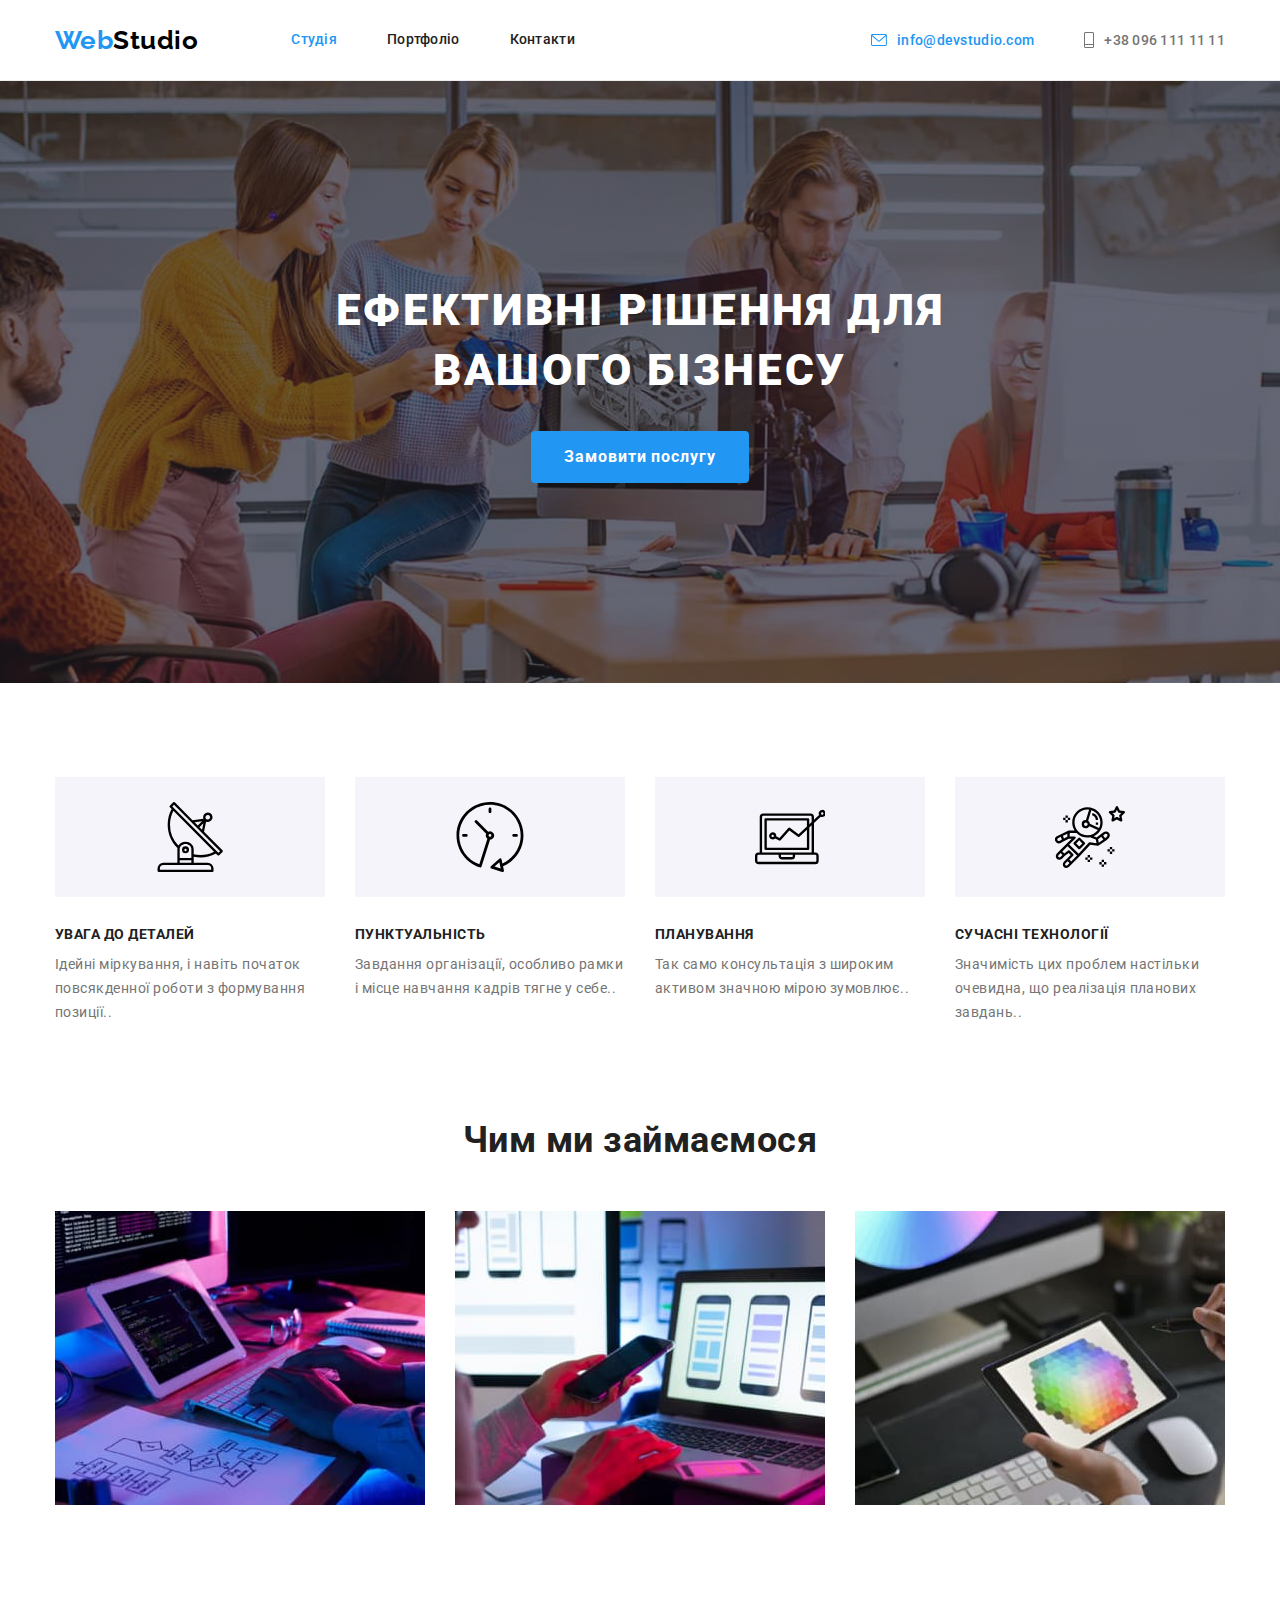
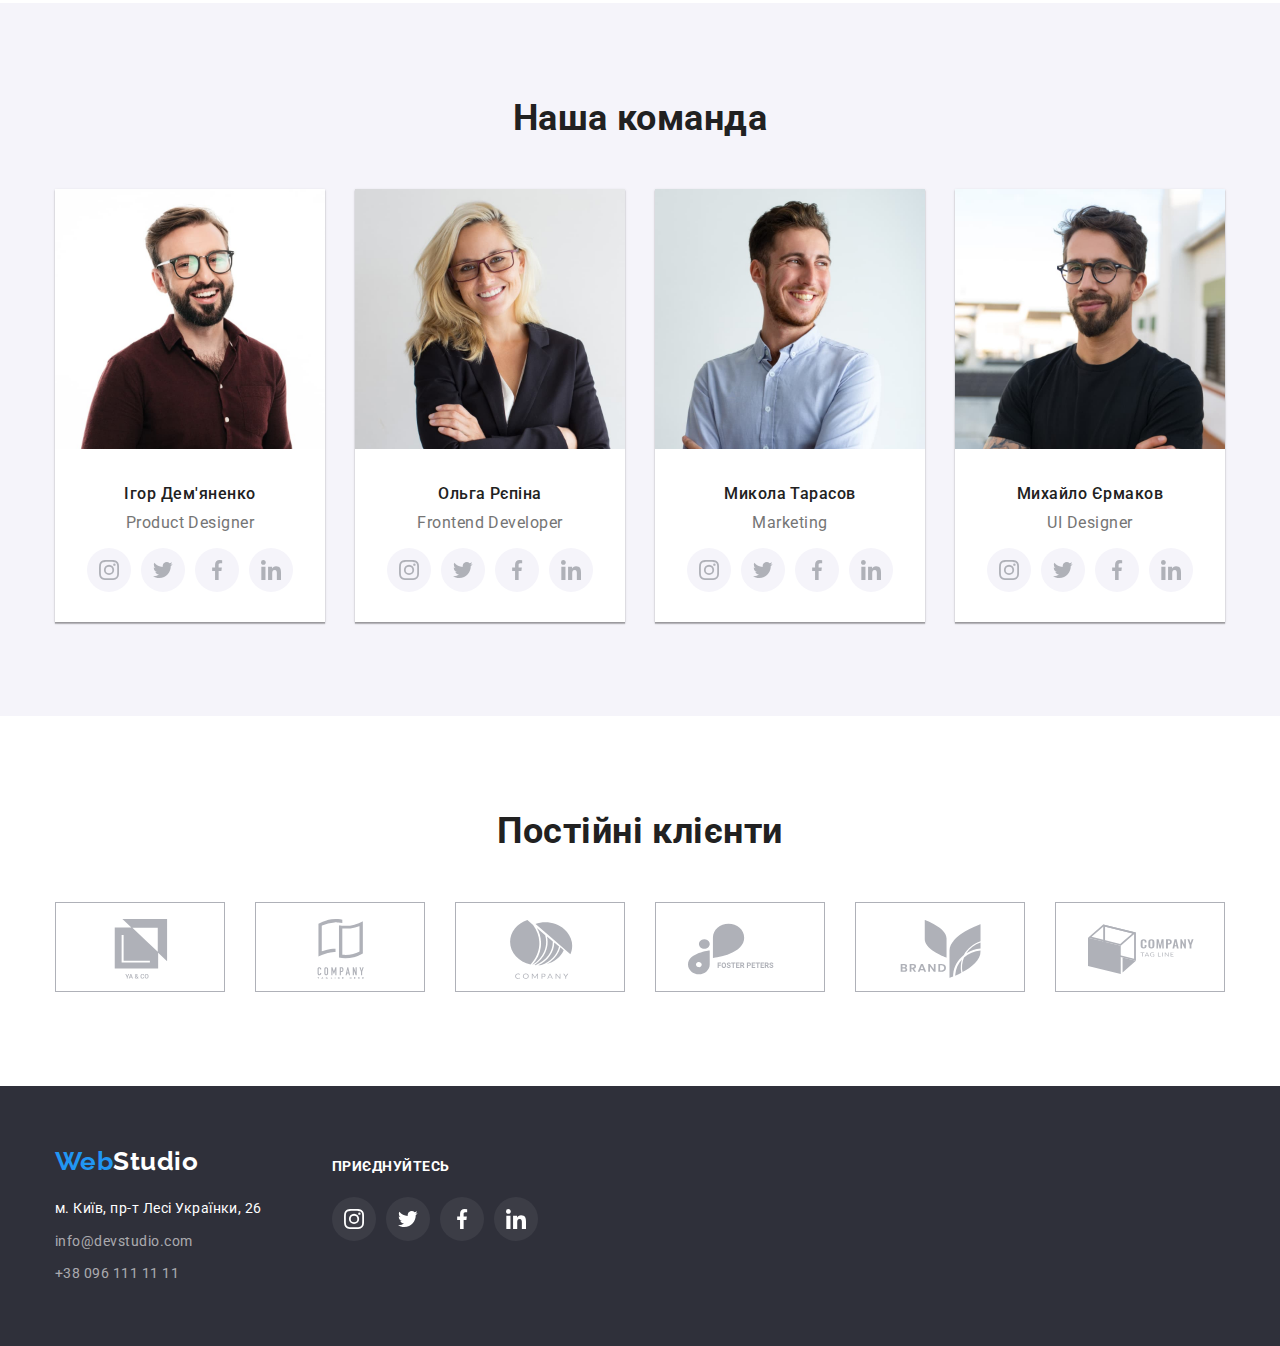
==== commit a0c20e49: "changed svg" ====
--- a/index.html
+++ b/index.html
@@ -46,7 +46,7 @@
           <li class="header-contact-item">
             <a class="header-mail-link link" href="mailto:info@devstudio.com"
               ><svg class="contact-icon" width="16" height="12">
-                <use href="./images/icons.svg#envelope"></use>
+                <use href="./images/icons.svg#icon-envelope"></use>
               </svg>
               info@devstudio.com</a
             >
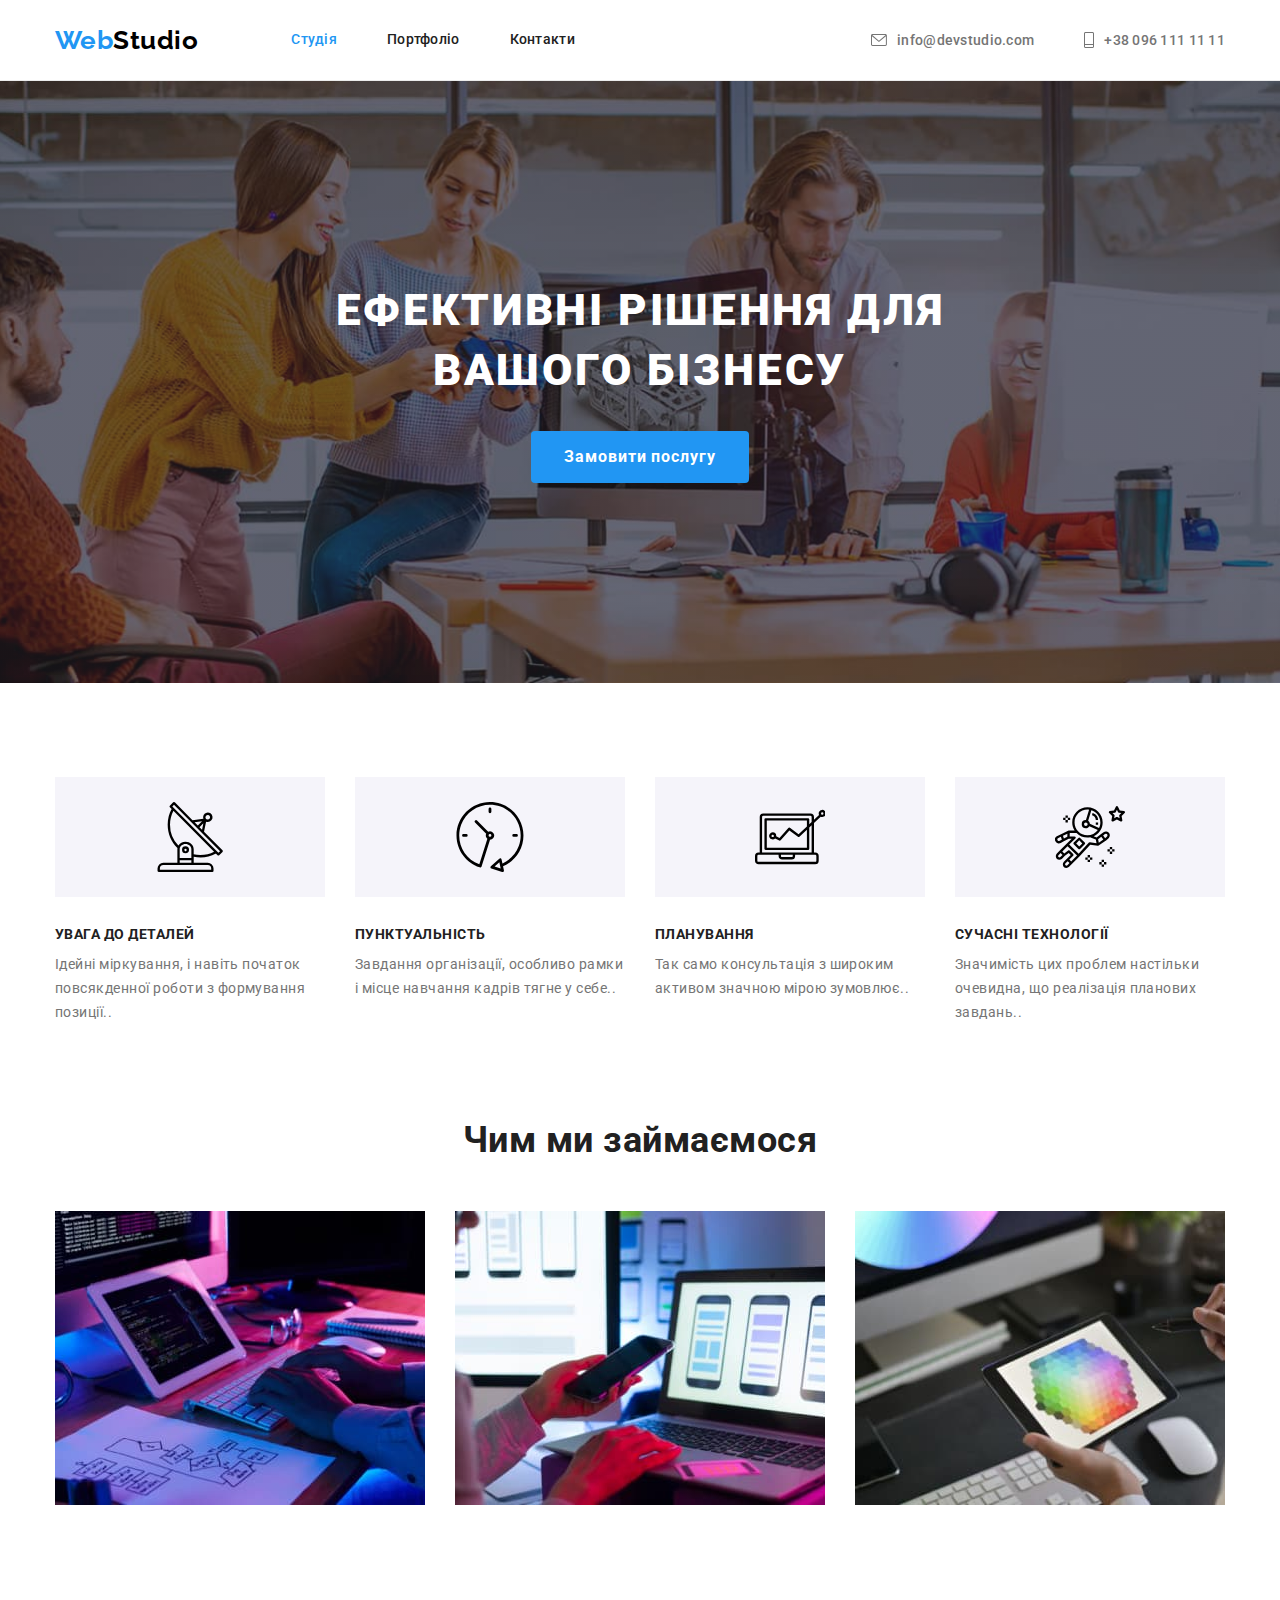
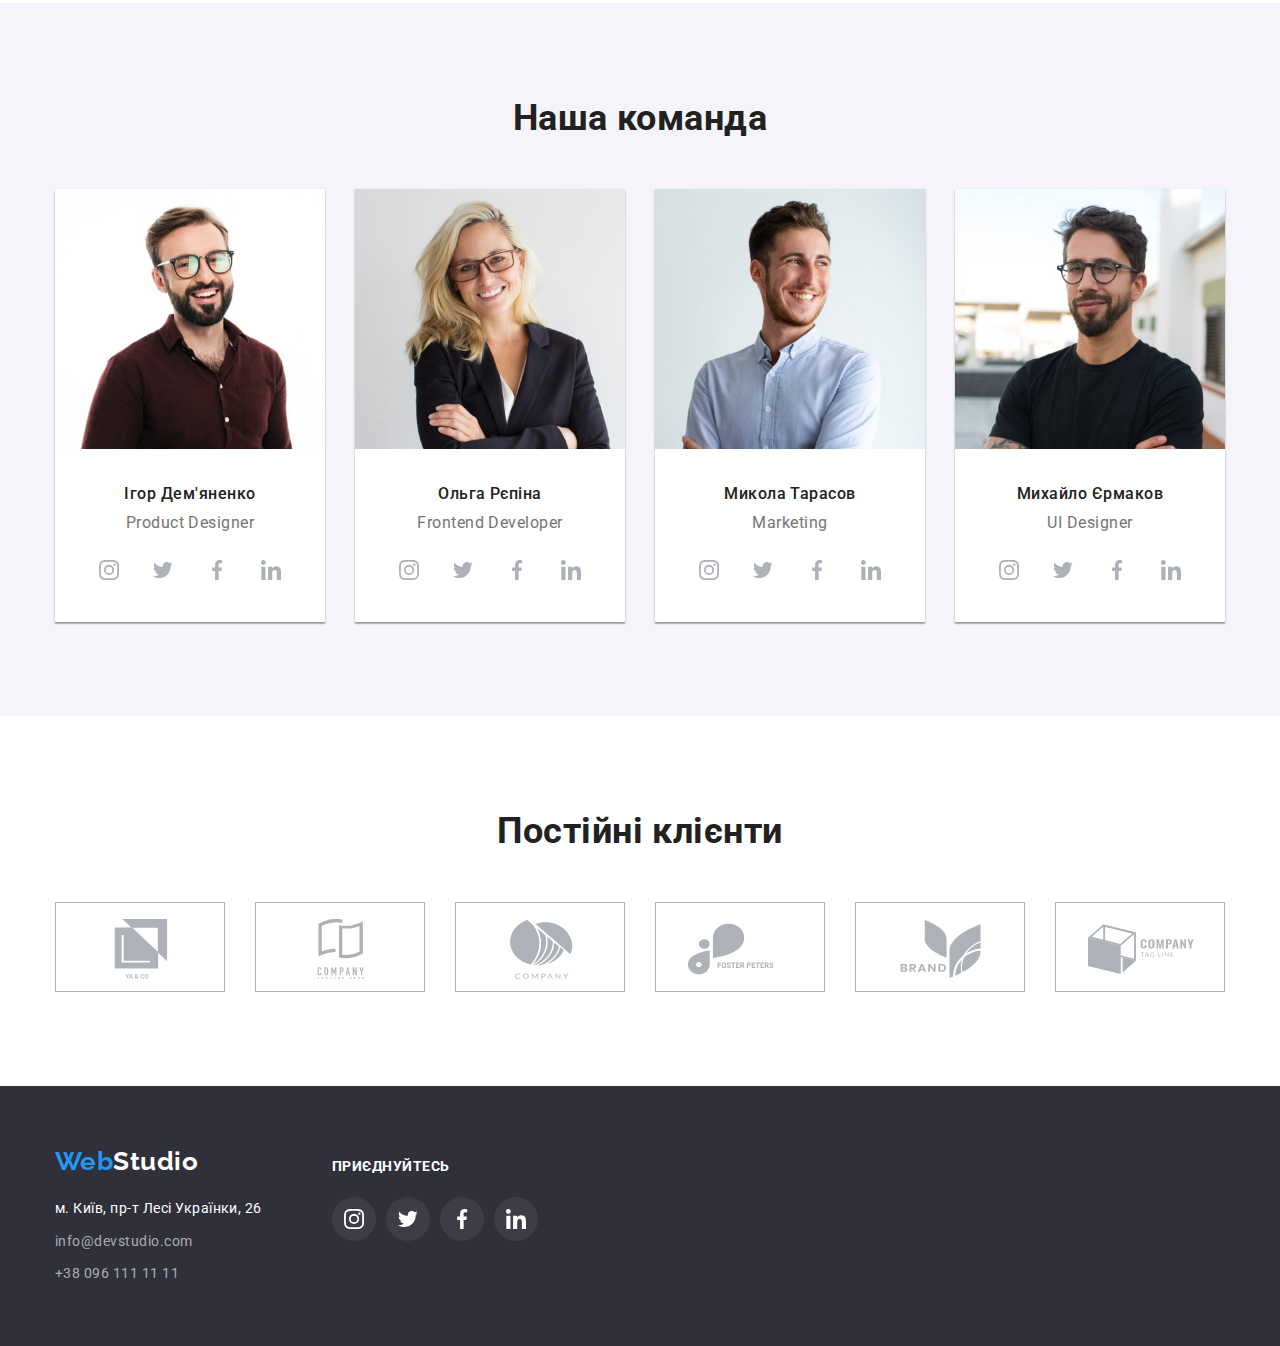
==== commit 190f5e3b: "deleted background" ====
--- a/index.html
+++ b/index.html
@@ -44,7 +44,7 @@
         </nav>
         <ul class="header-contact-list list">
           <li class="header-contact-item">
-            <a class="header-mail-link link" href="mailto:info@devstudio.com"
+            <a class="header-contact-link link" href="mailto:info@devstudio.com"
               ><svg class="contact-icon" width="16" height="12">
                 <use href="./images/icons.svg#icon-envelope"></use>
               </svg>
@@ -157,7 +157,7 @@
           </ul>
         </div>
       </section>
-      <!-- Команда -->
+    <!-- Team -->
       <section class="team-section">
         <div class="container">
           <h2 class="section-title">Наша команда</h2>
--- a/css/styles.css
+++ b/css/styles.css
@@ -17,17 +17,17 @@
   color: var(--primary-text-color);
 }
 
-/* убираем точки списков */
+/* прибираємо точки списків */
 .list {
   list-style: none;
 }
 
-/* убираем подчеркивание ссылок */
+/* прибираємо підкреслення посилань */
 .link {
   text-decoration: none;
 }
 
-/* глобальный сброс margin, padding */
+/* глобальне скидання margin, padding */
 h1,
 h2,
 h3,
@@ -64,6 +64,7 @@
   line-height: 1.17;
   text-align: center;
   color: var(--primary-text-color);
+  margin-bottom: 50px;
 }
 
 .features-icon-fon {
@@ -90,7 +91,7 @@
   color: var(--accent-color);
 }
 
-/* ------------ШАПКА-------------- */
+/* ------------Footer-------------- */
 
 .header {
   border-bottom: 1px solid #ececec;
@@ -139,18 +140,6 @@
   margin-left: 50px;
 }
 
-.header-mail-link {
-  display: inline-flex;
-  padding: 32px 0px 32px;
-  color: var(--accent-color);
-  align-items: center;
-
-  font-weight: 500;
-  font-size: 14px;
-  line-height: 16px;
-  letter-spacing: 0.02em;
-
-}
 
 .header-contact-link {
   display: inline-flex;
@@ -181,7 +170,7 @@
   color: var(--accent-color);
 }
 
-/* ------------ГЕРОЙ-------------- */
+/* --Hero-- */
 
 .hero {
   padding-top: 200px;
@@ -246,7 +235,7 @@
   color: var(--accent-color);
 }
 
-/* ------------ПРЕИМУЩЕСТВА-------------- */
+/* ------------Advantages-------------- */
 
 .features-section {
   padding-top: 94px;
@@ -282,7 +271,7 @@
   color: var(--secondary-text-color);
 }
 
-/* ------------СПИСОК ЗАНЯТИЙ-------------- */
+/* --List of activities-- */
 .work-section {
   padding-bottom: 94px;
 }
@@ -295,15 +284,12 @@
   margin-right: 30px;
 }
 
-.section-title {
-  margin-bottom: 50px;
-}
-/* ----------------КОМАНДА----------------- */
+
+/* --Team-- */
 
 .team-section {
   padding-top: 94px;
   padding-bottom: 94px;
-
   background-color: var(--team-background-color);
 }
 
@@ -334,7 +320,6 @@
 
 .team-profession {
   margin-top: 10px;
-
   font-size: 16px;
   line-height: 1.19;
   text-align: center;
@@ -361,7 +346,7 @@
   display: block;
   border-radius: 50%;
   color: #afb1b8;
-  background-color: #f5f4fa;
+
 }
 
 .team-social-link:hover,
@@ -375,7 +360,8 @@
   fill: currentColor;
 }
 
-/* ---------------КЛИЕНТЫ---------------- */
+
+/* --Clients-- */
 .client-section {
   padding-top: 94px;
   padding-bottom: 94px;
@@ -434,7 +420,7 @@
   border-color: var(--accent-color);
 }
 
-/* ----------------ПОДВАЛ----------------- */
+/* --Footer-- */
 
 .footer {
   padding-top: 60px;
@@ -514,9 +500,7 @@
   margin-top: 9px;
 }
 
-/* ---------------------------------------------- */
-/* --------------------ПОРТФОЛИО----------------- */
-/* ---------------------------------------------- */
+/* Portfolio */
 
 .portfolio-section {
   padding-top: 94px;
